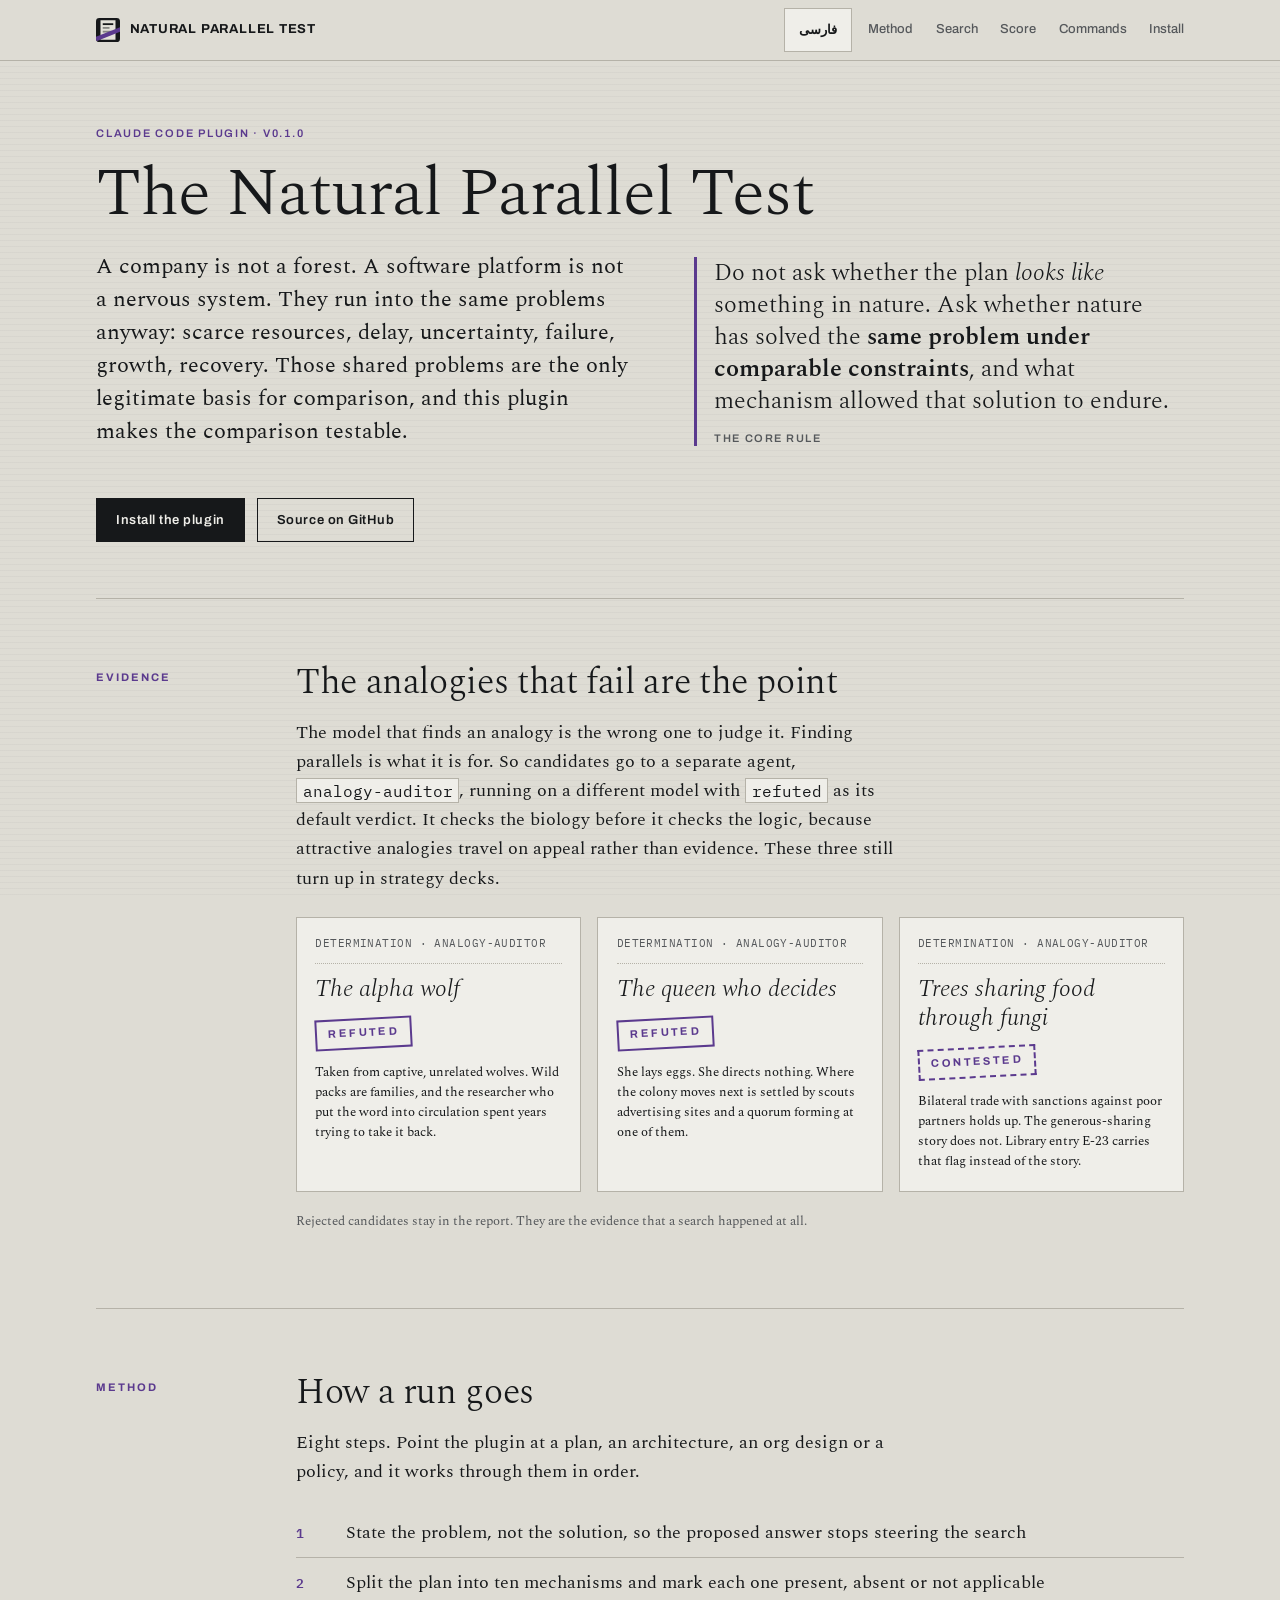
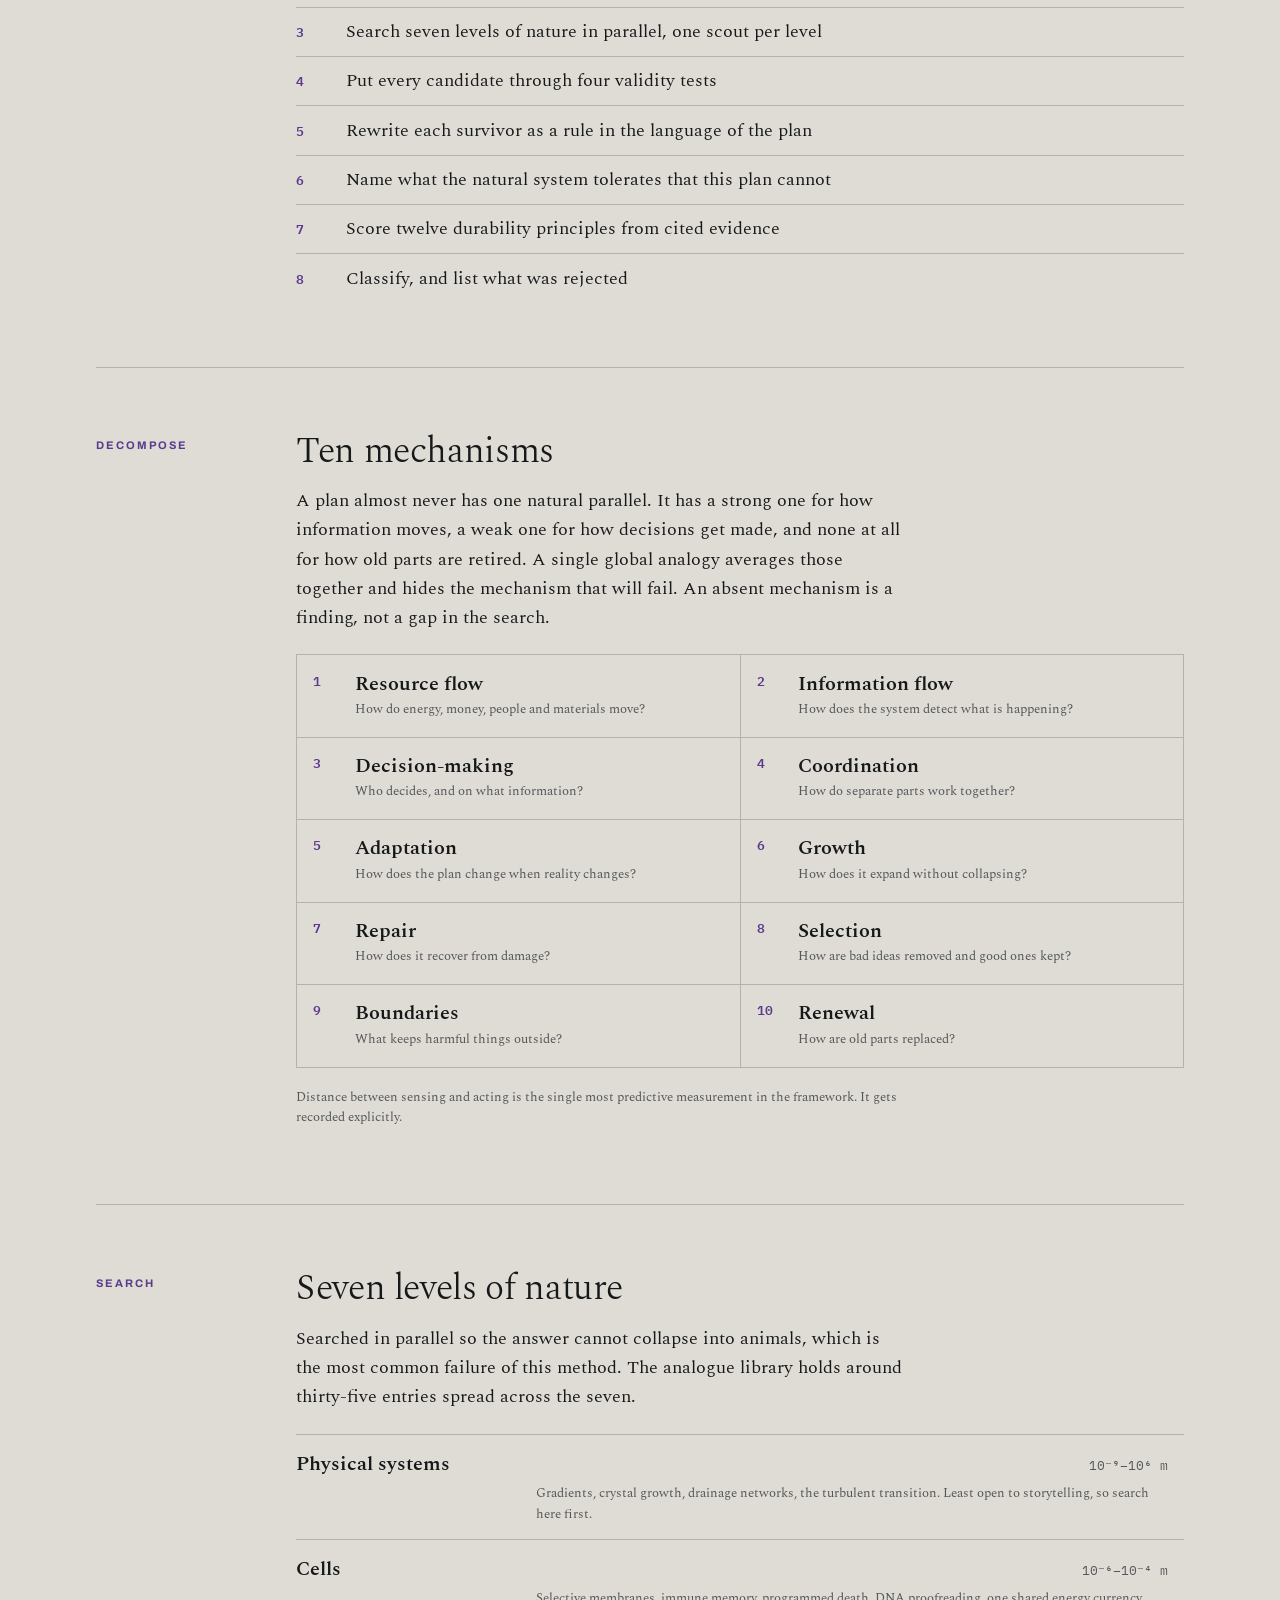
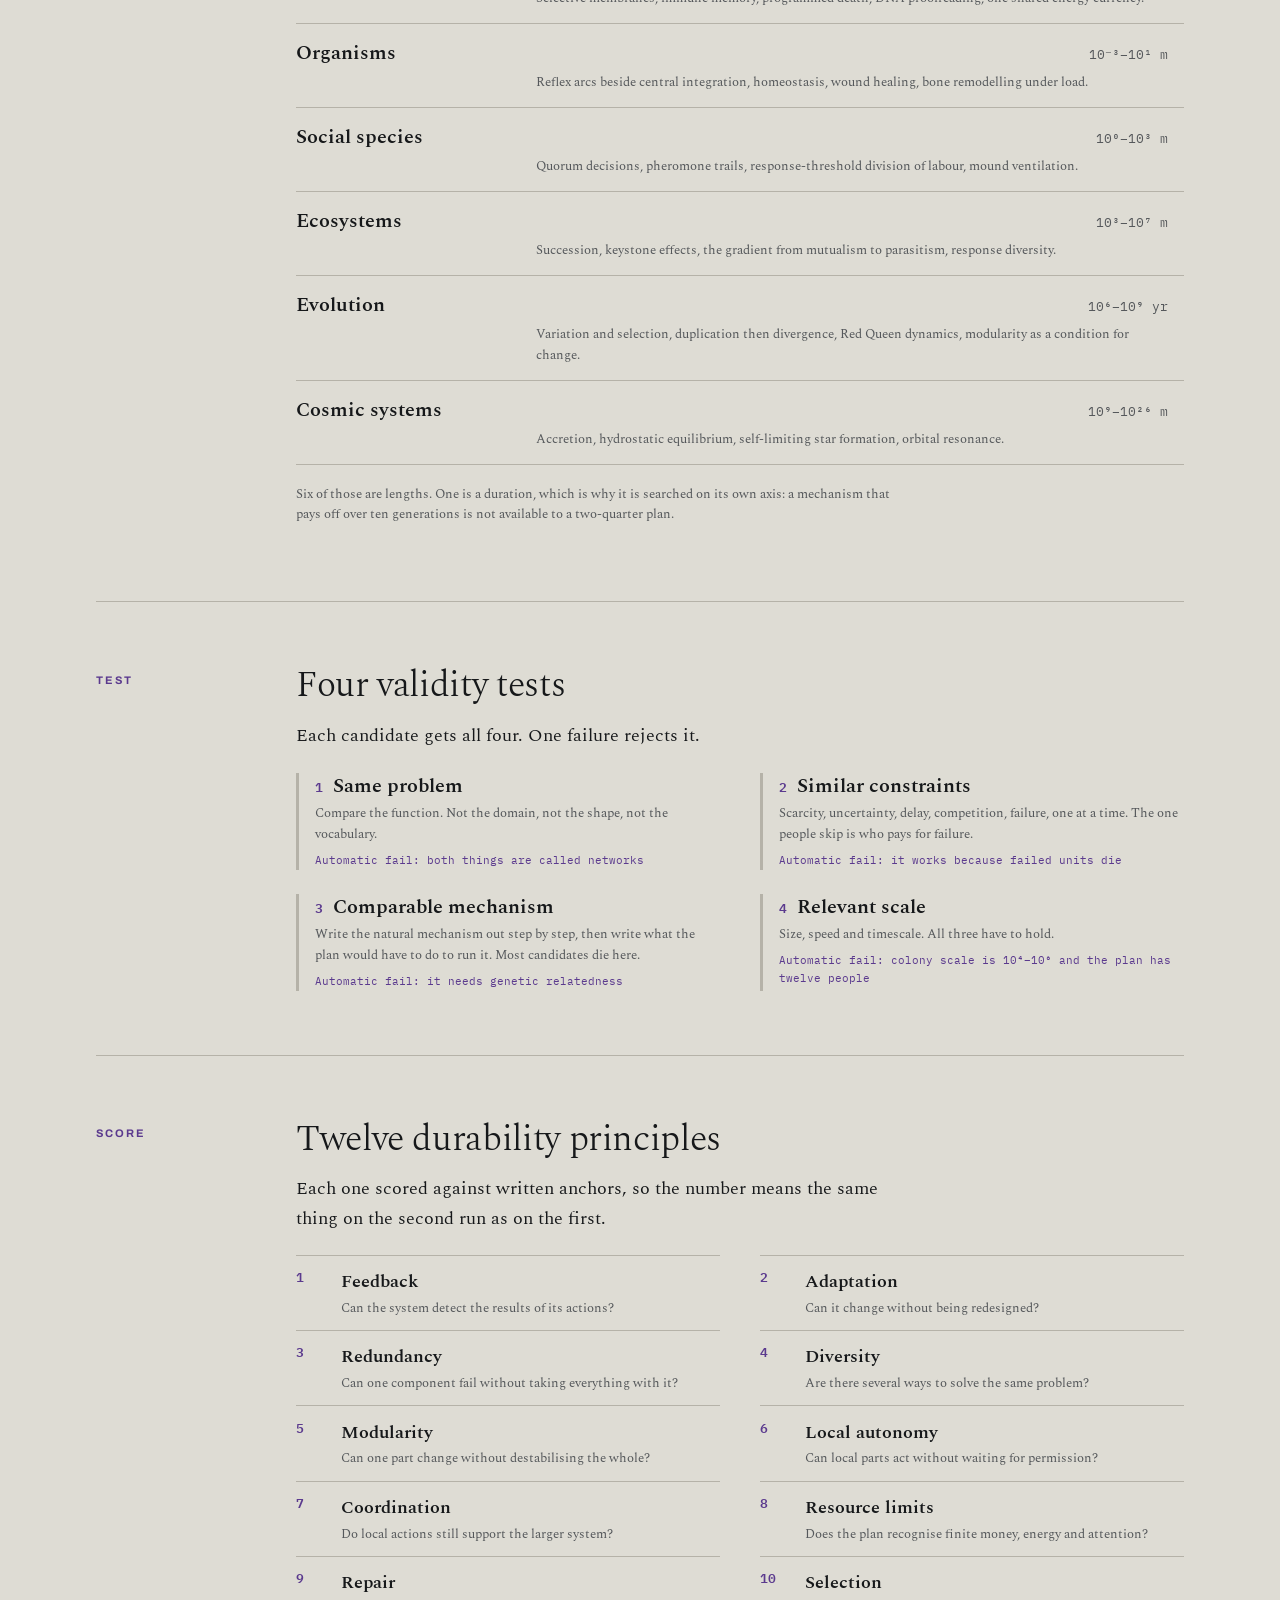
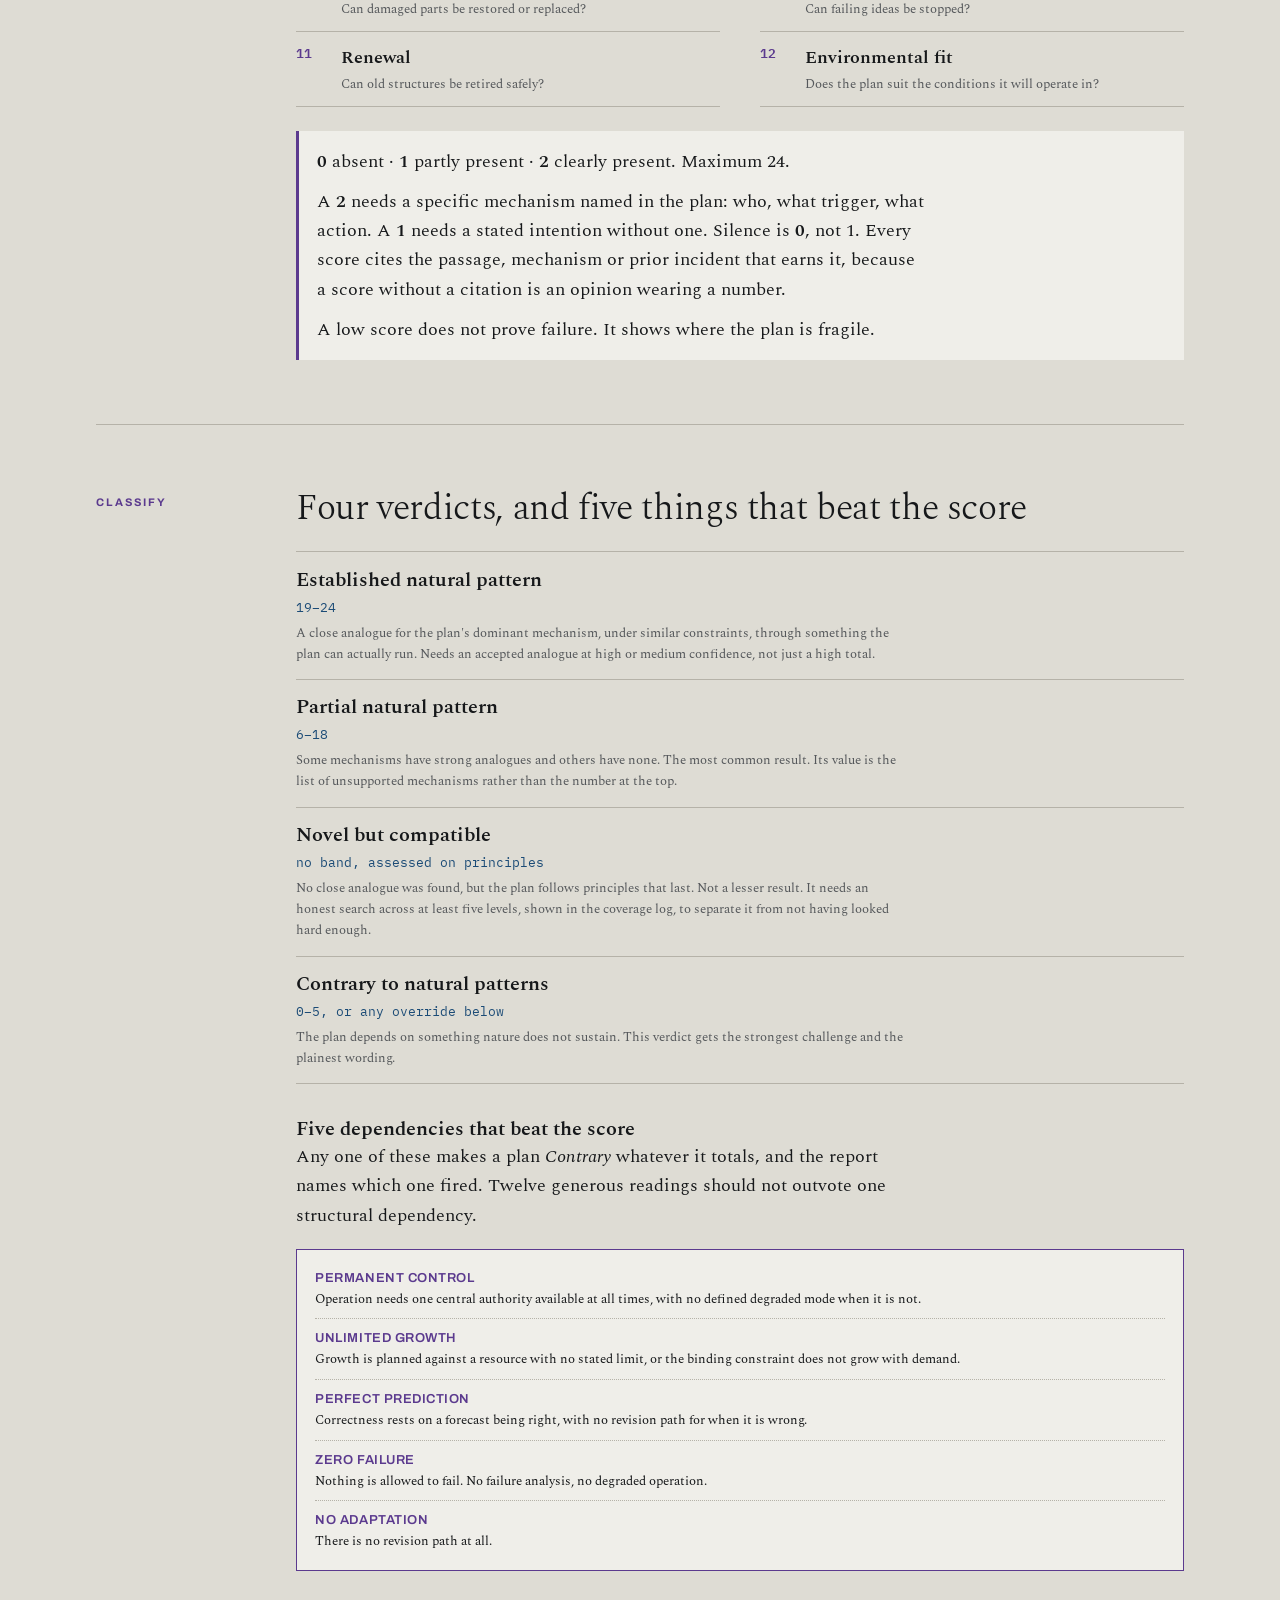
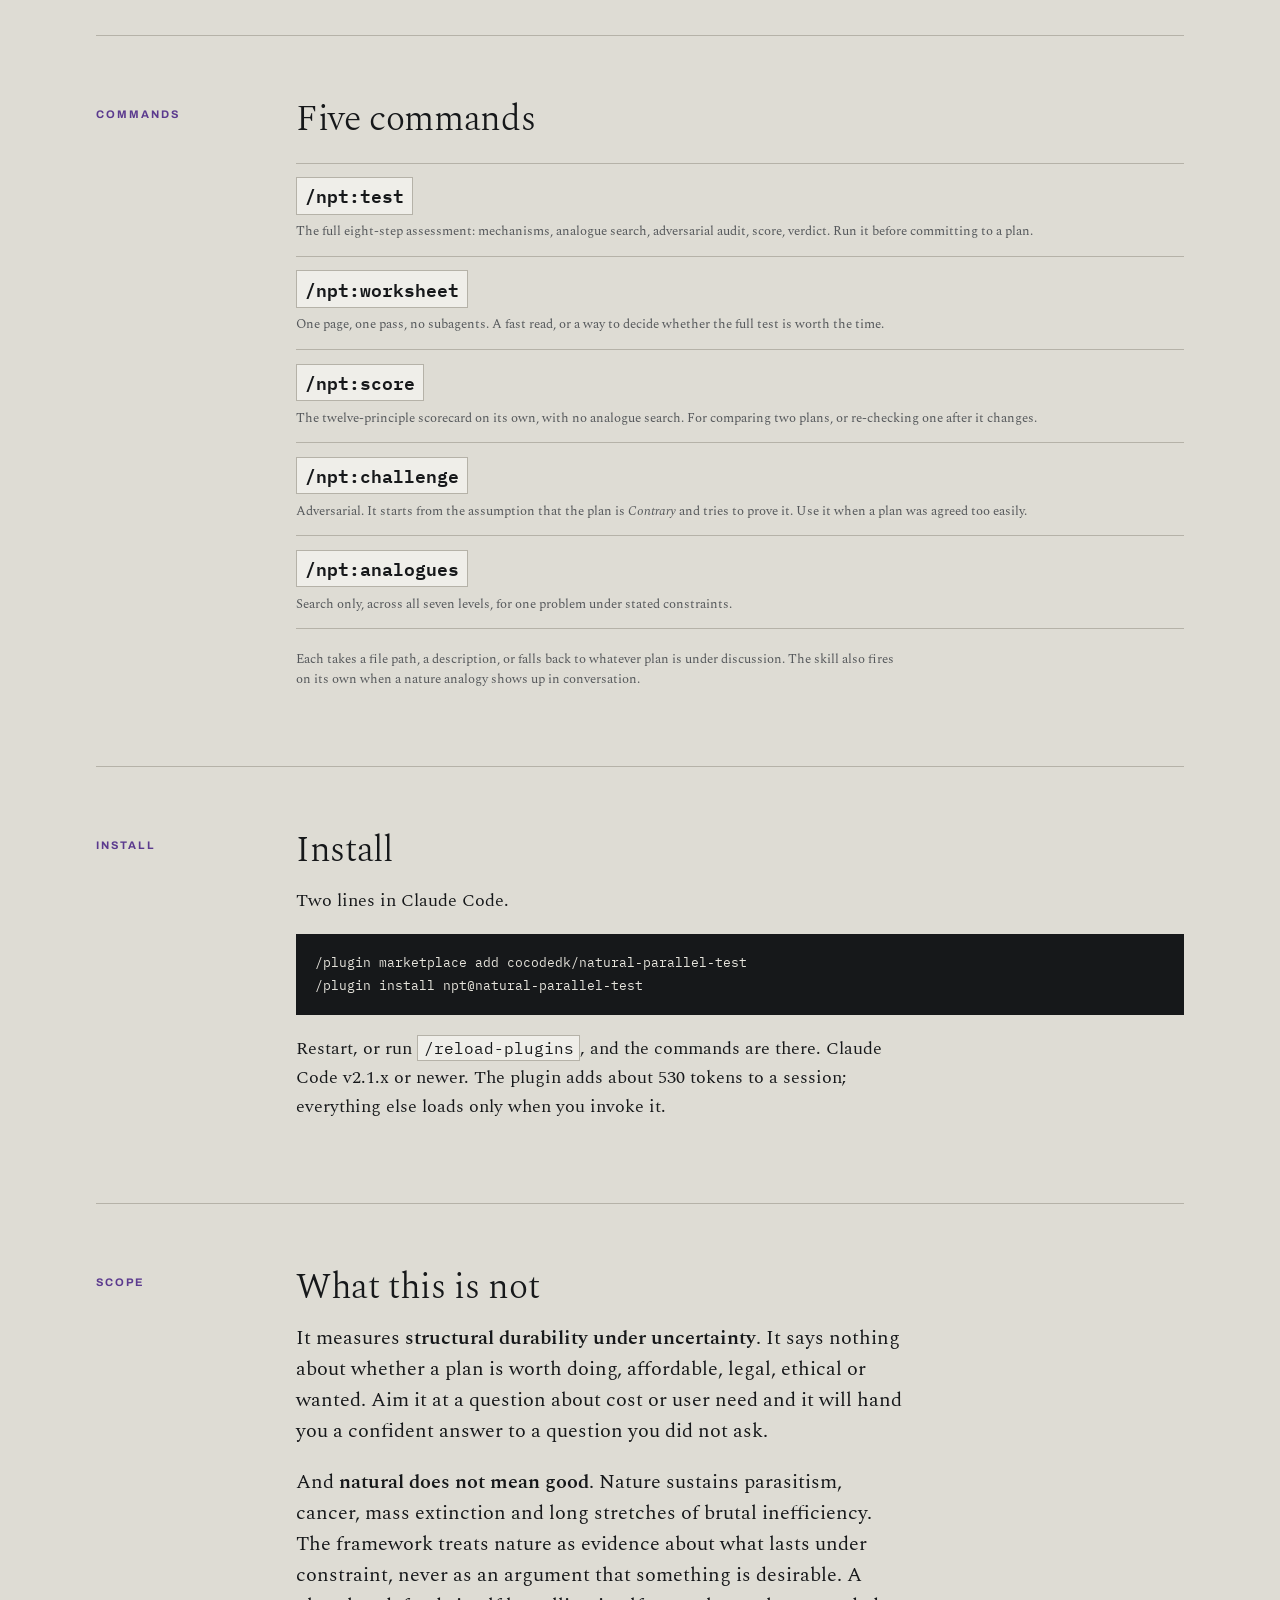
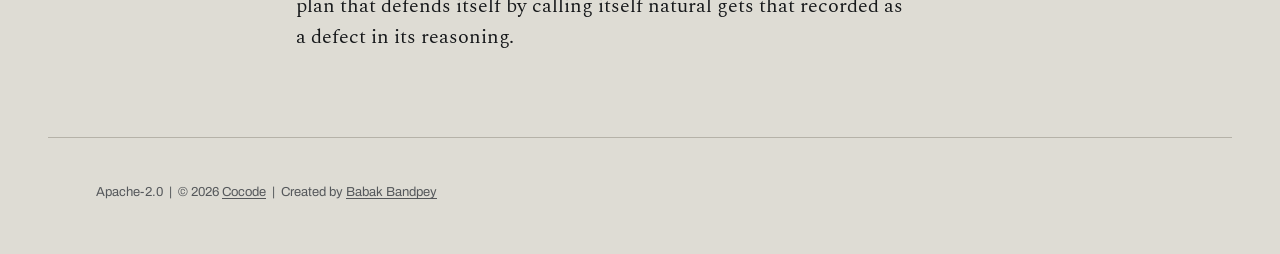
==== website/index.html @ f5301915 "feat: Natural Parallel Test plugin for Claude Code Packages the Natural Parallel Test as an installa" ====
<!--
  ============================================================================
  KEYWORDS & SEARCH INTENT — index.html (English)
  ----------------------------------------------------------------------------
  Primary keyword:      natural parallel test
  Secondary keywords:   Claude Code plugin, stress-test a plan, biomimicry
                        critique, structural durability, systems thinking,
                        plan review, architecture review, resilience principles,
                        analogue auditor, nature analogy fallacy
  Long-tail:            how to test a plan against nature by mechanism,
                        why the alpha wolf analogy is wrong,
                        twelve durability principles scorecard,
                        contrary to natural patterns override
  Search intent:        informational + transactional. A senior engineer,
                        architect, strategist or policy reader arrives wanting
                        to know what the framework checks and how rigorous it
                        is, then installs the plugin. The page answers both on
                        one screen-scroll each.
  Primary conversion:   the two-line install block (#install)
  Alternates:           en (this page) · fa (/fa/) · x-default (this page)
  ============================================================================
-->
<html lang="en">
<head>
<meta charset="utf-8">
<meta name="viewport" content="width=device-width, initial-scale=1">

<title>Natural Parallel Test: stress-test plans against nature</title>
<meta name="description" content="A Claude Code plugin that tests a plan against nature by shared mechanism, not resemblance: ten mechanisms, seven levels, twelve principles, four verdicts.">
<meta name="robots" content="index, follow, max-image-preview:large, max-snippet:-1">
<meta name="author" content="Babak Bandpey">
<link rel="canonical" href="https://cocodedk.github.io/natural-parallel-test/">

<link rel="alternate" hreflang="en" href="https://cocodedk.github.io/natural-parallel-test/">
<link rel="alternate" hreflang="fa" href="https://cocodedk.github.io/natural-parallel-test/fa/">
<link rel="alternate" hreflang="x-default" href="https://cocodedk.github.io/natural-parallel-test/">

<meta property="og:type" content="website">
<meta property="og:site_name" content="Natural Parallel Test">
<meta property="og:title" content="Natural Parallel Test: stress-test plans against nature">
<meta property="og:description" content="A Claude Code plugin that tests a plan against nature by shared mechanism, not resemblance: ten mechanisms, seven levels, twelve principles, four verdicts.">
<meta property="og:url" content="https://cocodedk.github.io/natural-parallel-test/">
<meta property="og:image" content="https://cocodedk.github.io/natural-parallel-test/og.png">
<meta property="og:image:width" content="1200">
<meta property="og:image:height" content="630">
<meta property="og:image:alt" content="A specimen slip reading 'the alpha wolf', stamped REFUTED in violet, beside the core rule of the Natural Parallel Test.">
<meta property="og:locale" content="en_US">

<meta name="twitter:card" content="summary_large_image">
<meta name="twitter:title" content="Natural Parallel Test: stress-test plans against nature">
<meta name="twitter:description" content="A Claude Code plugin that tests a plan against nature by shared mechanism, not resemblance: ten mechanisms, seven levels, twelve principles, four verdicts.">
<meta name="twitter:image" content="https://cocodedk.github.io/natural-parallel-test/og.png">
<meta name="twitter:image:alt" content="A specimen slip reading 'the alpha wolf', stamped REFUTED in violet, beside the core rule of the Natural Parallel Test.">

<link rel="icon" href="favicon.svg" type="image/svg+xml">
<link rel="mask-icon" href="favicon.svg" color="#5b3a8e">
<meta name="theme-color" content="#dedcd4">

<link rel="preconnect" href="https://fonts.googleapis.com">
<link rel="preconnect" href="https://fonts.gstatic.com" crossorigin>
<link rel="stylesheet" href="https://fonts.googleapis.com/css2?family=Archivo:wght@500;600;700&amp;family=IBM+Plex+Mono:wght@400;600&amp;family=Spectral:ital,wght@0,300;0,400;0,600;1,300;1,400&amp;display=swap">
<link rel="stylesheet" href="styles.css">

<script type="application/ld+json">
{
  "@context": "https://schema.org",
  "@type": "SoftwareApplication",
  "name": "Natural Parallel Test",
  "description": "A Claude Code plugin that tests a plan against nature by shared mechanism rather than resemblance. It splits a plan into ten mechanisms, searches seven levels of nature for systems solving the same problem under comparable constraints, sends every candidate to an adversarial auditor, scores twelve durability principles out of 24, and returns one of four verdicts.",
  "url": "https://cocodedk.github.io/natural-parallel-test/",
  "downloadUrl": "https://github.com/cocodedk/natural-parallel-test",
  "codeRepository": "https://github.com/cocodedk/natural-parallel-test",
  "applicationCategory": "DeveloperApplication",
  "operatingSystem": "Linux, macOS, Windows",
  "softwareVersion": "0.1.0",
  "inLanguage": "en",
  "offers": {
    "@type": "Offer",
    "price": "0",
    "priceCurrency": "USD"
  },
  "author": {
    "@type": "Person",
    "name": "Babak Bandpey",
    "url": "https://cocode.dk",
    "sameAs": [
      "https://linkedin.com/in/babakbandpey",
      "https://github.com/cocodedk"
    ]
  }
}
</script>
</head>
<body>

<a class="skip" href="#main">Skip to content</a>

<header class="site-head">
  <div class="wrap">
    <a class="brand" href="#top">
      <svg width="24" height="24" viewBox="0 0 32 32" aria-hidden="true" focusable="false">
        <defs><clipPath id="bm"><rect width="32" height="32" rx="4.5"/></clipPath></defs>
        <g clip-path="url(#bm)">
          <rect width="32" height="32" fill="#16181a"/>
          <rect x="6" y="3" width="20" height="26" fill="#e3e1d9"/>
          <rect x="9" y="7" width="14" height="2.4" fill="#16181a"/>
          <rect x="9" y="12" width="9" height="2.4" fill="#16181a" opacity=".45"/>
          <rect x="9" y="17" width="12" height="2.4" fill="#16181a" opacity=".45"/>
          <rect x="-4" y="18.5" width="40" height="5.6" fill="#5b3a8e" transform="rotate(-22 16 16)"/>
        </g>
      </svg>
      Natural Parallel Test
    </a>

    <a href="fa/" class="lang-switch" lang="fa" dir="rtl" hreflang="fa">فارسی</a>

    <nav class="nav" aria-label="Sections of this page">
      <ul>
        <li><a href="#method">Method</a></li>
        <li><a href="#levels">Search</a></li>
        <li><a href="#score">Score</a></li>
        <li><a href="#commands">Commands</a></li>
        <li><a href="#install">Install</a></li>
      </ul>
    </nav>
  </div>
</header>

<main id="main">
  <div class="wrap">

    <section class="hero" id="top">
      <p class="eyebrow">Claude Code plugin · v0.1.0</p>
      <h1>The Natural Parallel&nbsp;Test</h1>
      <p class="lede">A company is not a forest. A software platform is not a nervous
        system. They run into the same problems anyway: scarce resources, delay,
        uncertainty, failure, growth, recovery. Those shared problems are the only
        legitimate basis for comparison, and this plugin makes the comparison testable.</p>

      <blockquote class="rule-quote">
        <p>Do not ask whether the plan <em>looks like</em> something in nature. Ask whether
          nature has solved the <strong>same problem under comparable constraints</strong>,
          and what mechanism allowed that solution to endure.</p>
        <cite>The core rule</cite>
      </blockquote>

      <div class="actions">
        <a class="btn btn--solid" href="#install">Install the plugin</a>
        <a class="btn btn--ghost" href="https://github.com/cocodedk/natural-parallel-test" target="_blank" rel="noreferrer">Source on GitHub</a>
      </div>
    </section>

    <section class="band" id="refuted" aria-labelledby="refuted-h">
      <p class="band__code">Evidence</p>
      <div class="band__body">
        <h2 id="refuted-h">The analogies that fail are the point</h2>
        <p>The model that finds an analogy is the wrong one to judge it. Finding parallels is
          what it is for. So candidates go to a separate agent, <code>analogy-auditor</code>,
          running on a different model with <code>refuted</code> as its default verdict. It
          checks the biology before it checks the logic, because attractive analogies travel
          on appeal rather than evidence. These three still turn up in strategy decks.</p>

        <ul class="slips">
          <li class="slip">
            <p class="slip__det">Determination · analogy-auditor</p>
            <p class="slip__name">The alpha wolf</p>
            <p class="slip__mark">Refuted</p>
            <p class="slip__why">Taken from captive, unrelated wolves. Wild packs are
              families, and the researcher who put the word into circulation spent years
              trying to take it back.</p>
          </li>
          <li class="slip">
            <p class="slip__det">Determination · analogy-auditor</p>
            <p class="slip__name">The queen who decides</p>
            <p class="slip__mark">Refuted</p>
            <p class="slip__why">She lays eggs. She directs nothing. Where the colony moves
              next is settled by scouts advertising sites and a quorum forming at one of
              them.</p>
          </li>
          <li class="slip">
            <p class="slip__det">Determination · analogy-auditor</p>
            <p class="slip__name">Trees sharing food through fungi</p>
            <p class="slip__mark slip__mark--contested">Contested</p>
            <p class="slip__why">Bilateral trade with sanctions against poor partners holds
              up. The generous-sharing story does not. Library entry E-23 carries that flag
              instead of the story.</p>
          </li>
        </ul>

        <p class="note" style="margin-block-start:1.2rem">Rejected candidates stay in the
          report. They are the evidence that a search happened at all.</p>
      </div>
    </section>

    <section class="band" id="method" aria-labelledby="method-h">
      <p class="band__code">Method</p>
      <div class="band__body">
        <h2 id="method-h">How a run goes</h2>
        <p>Eight steps. Point the plugin at a plan, an architecture, an org design or a
          policy, and it works through them in order.</p>
        <ol class="steps">
          <li><span class="num">1</span><span>State the problem, not the solution, so the proposed answer stops steering the search</span></li>
          <li><span class="num">2</span><span>Split the plan into ten mechanisms and mark each one present, absent or not applicable</span></li>
          <li><span class="num">3</span><span>Search seven levels of nature in parallel, one scout per level</span></li>
          <li><span class="num">4</span><span>Put every candidate through four validity tests</span></li>
          <li><span class="num">5</span><span>Rewrite each survivor as a rule in the language of the plan</span></li>
          <li><span class="num">6</span><span>Name what the natural system tolerates that this plan cannot</span></li>
          <li><span class="num">7</span><span>Score twelve durability principles from cited evidence</span></li>
          <li><span class="num">8</span><span>Classify, and list what was rejected</span></li>
        </ol>
      </div>
    </section>

    <section class="band" id="mechanisms" aria-labelledby="mech-h">
      <p class="band__code">Decompose</p>
      <div class="band__body">
        <h2 id="mech-h">Ten mechanisms</h2>
        <p>A plan almost never has one natural parallel. It has a strong one for how
          information moves, a weak one for how decisions get made, and none at all for how
          old parts are retired. A single global analogy averages those together and hides
          the mechanism that will fail. An absent mechanism is a finding, not a gap in the
          search.</p>
        <ul class="mechs">
          <li><span class="num">1</span><h3>Resource flow</h3><p>How do energy, money, people and materials move?</p></li>
          <li><span class="num">2</span><h3>Information flow</h3><p>How does the system detect what is happening?</p></li>
          <li><span class="num">3</span><h3>Decision-making</h3><p>Who decides, and on what information?</p></li>
          <li><span class="num">4</span><h3>Coordination</h3><p>How do separate parts work together?</p></li>
          <li><span class="num">5</span><h3>Adaptation</h3><p>How does the plan change when reality changes?</p></li>
          <li><span class="num">6</span><h3>Growth</h3><p>How does it expand without collapsing?</p></li>
          <li><span class="num">7</span><h3>Repair</h3><p>How does it recover from damage?</p></li>
          <li><span class="num">8</span><h3>Selection</h3><p>How are bad ideas removed and good ones kept?</p></li>
          <li><span class="num">9</span><h3>Boundaries</h3><p>What keeps harmful things outside?</p></li>
          <li><span class="num">10</span><h3>Renewal</h3><p>How are old parts replaced?</p></li>
        </ul>
        <p class="note" style="margin-block-start:1.2rem">Distance between sensing and acting
          is the single most predictive measurement in the framework. It gets recorded
          explicitly.</p>
      </div>
    </section>

    <section class="band" id="levels" aria-labelledby="levels-h">
      <p class="band__code">Search</p>
      <div class="band__body">
        <h2 id="levels-h">Seven levels of nature</h2>
        <p>Searched in parallel so the answer cannot collapse into animals, which is the most
          common failure of this method. The analogue library holds around thirty-five
          entries spread across the seven.</p>
        <ul class="ladder">
          <li>
            <span class="lvl-name">Physical systems</span>
            <span class="lvl-scale">10⁻⁹–10⁶ m</span>
            <p class="lvl-note">Gradients, crystal growth, drainage networks, the turbulent
              transition. Least open to storytelling, so search here first.</p>
          </li>
          <li>
            <span class="lvl-name">Cells</span>
            <span class="lvl-scale">10⁻⁶–10⁻⁴ m</span>
            <p class="lvl-note">Selective membranes, immune memory, programmed death, DNA
              proofreading, one shared energy currency.</p>
          </li>
          <li>
            <span class="lvl-name">Organisms</span>
            <span class="lvl-scale">10⁻³–10¹ m</span>
            <p class="lvl-note">Reflex arcs beside central integration, homeostasis, wound
              healing, bone remodelling under load.</p>
          </li>
          <li>
            <span class="lvl-name">Social species</span>
            <span class="lvl-scale">10⁰–10³ m</span>
            <p class="lvl-note">Quorum decisions, pheromone trails, response-threshold
              division of labour, mound ventilation.</p>
          </li>
          <li>
            <span class="lvl-name">Ecosystems</span>
            <span class="lvl-scale">10³–10⁷ m</span>
            <p class="lvl-note">Succession, keystone effects, the gradient from mutualism to
              parasitism, response diversity.</p>
          </li>
          <li>
            <span class="lvl-name">Evolution</span>
            <span class="lvl-scale">10⁶–10⁹ yr</span>
            <p class="lvl-note">Variation and selection, duplication then divergence, Red
              Queen dynamics, modularity as a condition for change.</p>
          </li>
          <li>
            <span class="lvl-name">Cosmic systems</span>
            <span class="lvl-scale">10⁹–10²⁶ m</span>
            <p class="lvl-note">Accretion, hydrostatic equilibrium, self-limiting star
              formation, orbital resonance.</p>
          </li>
        </ul>
        <p class="note" style="margin-block-start:1.2rem">Six of those are lengths. One is a
          duration, which is why it is searched on its own axis: a mechanism that pays off
          over ten generations is not available to a two-quarter plan.</p>
      </div>
    </section>

    <section class="band" id="validity" aria-labelledby="validity-h">
      <p class="band__code">Test</p>
      <div class="band__body">
        <h2 id="validity-h">Four validity tests</h2>
        <p>Each candidate gets all four. One failure rejects it.</p>
        <ol class="tests">
          <li>
            <h3><span class="num">1</span> Same problem</h3>
            <p>Compare the function. Not the domain, not the shape, not the vocabulary.</p>
            <span class="fails">Automatic fail: both things are called networks</span>
          </li>
          <li>
            <h3><span class="num">2</span> Similar constraints</h3>
            <p>Scarcity, uncertainty, delay, competition, failure, one at a time. The one
              people skip is who pays for failure.</p>
            <span class="fails">Automatic fail: it works because failed units die</span>
          </li>
          <li>
            <h3><span class="num">3</span> Comparable mechanism</h3>
            <p>Write the natural mechanism out step by step, then write what the plan would
              have to do to run it. Most candidates die here.</p>
            <span class="fails">Automatic fail: it needs genetic relatedness</span>
          </li>
          <li>
            <h3><span class="num">4</span> Relevant scale</h3>
            <p>Size, speed and timescale. All three have to hold.</p>
            <span class="fails">Automatic fail: colony scale is 10⁴–10⁶ and the plan has twelve people</span>
          </li>
        </ol>
      </div>
    </section>

    <section class="band" id="score" aria-labelledby="score-h">
      <p class="band__code">Score</p>
      <div class="band__body">
        <h2 id="score-h">Twelve durability principles</h2>
        <p>Each one scored against written anchors, so the number means the same thing on the
          second run as on the first.</p>
        <ul class="principles">
          <li><span class="num">1</span><span class="p-name">Feedback</span><p class="p-test">Can the system detect the results of its actions?</p></li>
          <li><span class="num">2</span><span class="p-name">Adaptation</span><p class="p-test">Can it change without being redesigned?</p></li>
          <li><span class="num">3</span><span class="p-name">Redundancy</span><p class="p-test">Can one component fail without taking everything with it?</p></li>
          <li><span class="num">4</span><span class="p-name">Diversity</span><p class="p-test">Are there several ways to solve the same problem?</p></li>
          <li><span class="num">5</span><span class="p-name">Modularity</span><p class="p-test">Can one part change without destabilising the whole?</p></li>
          <li><span class="num">6</span><span class="p-name">Local autonomy</span><p class="p-test">Can local parts act without waiting for permission?</p></li>
          <li><span class="num">7</span><span class="p-name">Coordination</span><p class="p-test">Do local actions still support the larger system?</p></li>
          <li><span class="num">8</span><span class="p-name">Resource limits</span><p class="p-test">Does the plan recognise finite money, energy and attention?</p></li>
          <li><span class="num">9</span><span class="p-name">Repair</span><p class="p-test">Can damaged parts be restored or replaced?</p></li>
          <li><span class="num">10</span><span class="p-name">Selection</span><p class="p-test">Can failing ideas be stopped?</p></li>
          <li><span class="num">11</span><span class="p-name">Renewal</span><p class="p-test">Can old structures be retired safely?</p></li>
          <li><span class="num">12</span><span class="p-name">Environmental fit</span><p class="p-test">Does the plan suit the conditions it will operate in?</p></li>
        </ul>

        <div class="callout">
          <p><strong>0</strong> absent · <strong>1</strong> partly present ·
            <strong>2</strong> clearly present. Maximum 24.</p>
          <p>A <strong>2</strong> needs a specific mechanism named in the plan: who, what
            trigger, what action. A <strong>1</strong> needs a stated intention without one.
            Silence is <strong>0</strong>, not 1. Every score cites the passage, mechanism or
            prior incident that earns it, because a score without a citation is an opinion
            wearing a number.</p>
          <p>A low score does not prove failure. It shows where the plan is fragile.</p>
        </div>
      </div>
    </section>

    <section class="band" id="verdict" aria-labelledby="verdict-h">
      <p class="band__code">Classify</p>
      <div class="band__body">
        <h2 id="verdict-h">Four verdicts, and five things that beat the score</h2>
        <ul class="classes">
          <li>
            <h3>Established natural pattern</h3>
            <span class="band-score">19–24</span>
            <p>A close analogue for the plan's dominant mechanism, under similar constraints,
              through something the plan can actually run. Needs an accepted analogue at high
              or medium confidence, not just a high total.</p>
          </li>
          <li>
            <h3>Partial natural pattern</h3>
            <span class="band-score">6–18</span>
            <p>Some mechanisms have strong analogues and others have none. The most common
              result. Its value is the list of unsupported mechanisms rather than the number
              at the top.</p>
          </li>
          <li>
            <h3>Novel but compatible</h3>
            <span class="band-score">no band, assessed on principles</span>
            <p>No close analogue was found, but the plan follows principles that last. Not a
              lesser result. It needs an honest search across at least five levels, shown in
              the coverage log, to separate it from not having looked hard enough.</p>
          </li>
          <li>
            <h3>Contrary to natural patterns</h3>
            <span class="band-score">0–5, or any override below</span>
            <p>The plan depends on something nature does not sustain. This verdict gets the
              strongest challenge and the plainest wording.</p>
          </li>
        </ul>

        <h3 style="margin-block-start:2rem">Five dependencies that beat the score</h3>
        <p>Any one of these makes a plan <em>Contrary</em> whatever it totals, and the report
          names which one fired. Twelve generous readings should not outvote one structural
          dependency.</p>
        <ul class="overrides">
          <li><dfn>Permanent control</dfn><span>Operation needs one central authority available at all times, with no defined degraded mode when it is not.</span></li>
          <li><dfn>Unlimited growth</dfn><span>Growth is planned against a resource with no stated limit, or the binding constraint does not grow with demand.</span></li>
          <li><dfn>Perfect prediction</dfn><span>Correctness rests on a forecast being right, with no revision path for when it is wrong.</span></li>
          <li><dfn>Zero failure</dfn><span>Nothing is allowed to fail. No failure analysis, no degraded operation.</span></li>
          <li><dfn>No adaptation</dfn><span>There is no revision path at all.</span></li>
        </ul>
      </div>
    </section>

    <section class="band" id="commands" aria-labelledby="cmd-h">
      <p class="band__code">Commands</p>
      <div class="band__body">
        <h2 id="cmd-h">Five commands</h2>
        <ul class="cmds">
          <li>
            <code>/npt:test</code>
            <p>The full eight-step assessment: mechanisms, analogue search, adversarial
              audit, score, verdict. Run it before committing to a plan.</p>
          </li>
          <li>
            <code>/npt:worksheet</code>
            <p>One page, one pass, no subagents. A fast read, or a way to decide whether the
              full test is worth the time.</p>
          </li>
          <li>
            <code>/npt:score</code>
            <p>The twelve-principle scorecard on its own, with no analogue search. For
              comparing two plans, or re-checking one after it changes.</p>
          </li>
          <li>
            <code>/npt:challenge</code>
            <p>Adversarial. It starts from the assumption that the plan is <em>Contrary</em>
              and tries to prove it. Use it when a plan was agreed too easily.</p>
          </li>
          <li>
            <code>/npt:analogues</code>
            <p>Search only, across all seven levels, for one problem under stated
              constraints.</p>
          </li>
        </ul>
        <p class="note" style="margin-block-start:1.2rem">Each takes a file path, a
          description, or falls back to whatever plan is under discussion. The skill also
          fires on its own when a nature analogy shows up in conversation.</p>
      </div>
    </section>

    <section class="band" id="install" aria-labelledby="install-h">
      <p class="band__code">Install</p>
      <div class="band__body">
        <h2 id="install-h">Install</h2>
        <p>Two lines in Claude Code.</p>
<pre><code>/plugin marketplace add cocodedk/natural-parallel-test
/plugin install npt@natural-parallel-test</code></pre>
        <p>Restart, or run <code>/reload-plugins</code>, and the commands are there. Claude
          Code v2.1.x or newer. The plugin adds about 530 tokens to a session; everything
          else loads only when you invoke it.</p>
      </div>
    </section>

    <section class="band limits" id="limits" aria-labelledby="limits-h">
      <p class="band__code">Scope</p>
      <div class="band__body">
        <h2 id="limits-h">What this is not</h2>
        <p>It measures <strong>structural durability under uncertainty</strong>. It says
          nothing about whether a plan is worth doing, affordable, legal, ethical or wanted.
          Aim it at a question about cost or user need and it will hand you a confident
          answer to a question you did not ask.</p>
        <p>And <strong>natural does not mean good</strong>. Nature sustains parasitism,
          cancer, mass extinction and long stretches of brutal inefficiency. The framework
          treats nature as evidence about what lasts under constraint, never as an argument
          that something is desirable. A plan that defends itself by calling itself natural
          gets that recorded as a defect in its reasoning.</p>
      </div>
    </section>

  </div>
</main>

<footer><p>Apache-2.0 &nbsp;|&nbsp; © 2026 <a href="https://cocode.dk" target="_blank" rel="noreferrer">Cocode</a> &nbsp;|&nbsp; Created by <a href="https://linkedin.com/in/babakbandpey" target="_blank" rel="noreferrer">Babak Bandpey</a></p></footer>

</body>
</html>
---- website/styles.css ----
/* ==========================================================================
   The Natural Parallel Test — shared stylesheet
   Direction: annotated specimen sheet. Unbleached card stock, cold ink,
   aniline-violet determination stamp, prussian blue reserved for what passes.
   Mobile-first: base styles target ~360px; complexity added at 640/768/1024.
   All spacing uses logical properties so RTL flips correctly.
   ========================================================================== */

:root {
  --sheet:    #dedcd4;
  --sheet-2:  #d5d3c9;
  --slip:     #efeee9;
  --ink:      #16181a;
  --graphite: #55585b;
  --rule:     #b5b2a8;
  --stamp:    #5b3a8e;
  --confirm:  #1b4b76;

  --font-display: "Spectral", Georgia, "Times New Roman", serif;
  --font-body:    "Spectral", Georgia, "Times New Roman", serif;
  --font-ui:      "Archivo", "Helvetica Neue", Arial, sans-serif;
  --font-mono:    "IBM Plex Mono", ui-monospace, "SF Mono", Menlo, monospace;

  --step--2: 0.6875rem;
  --step--1: 0.8125rem;
  --step-0:  1.0625rem;
  --step-1:  1.1875rem;
  --step-2:  1.375rem;
  --step-3:  1.75rem;
  --step-4:  2.25rem;

  --gap:      1.25rem;
  --band-pad: 2.75rem;
  --measure:  38rem;
}

*, *::before, *::after { box-sizing: border-box; }

html { -webkit-text-size-adjust: 100%; scroll-behavior: smooth; }

body {
  margin: 0;
  background: var(--sheet);
  color: var(--ink);
  font-family: var(--font-body);
  font-size: var(--step-0);
  font-weight: 400;
  line-height: 1.62;
  overflow-x: hidden;
  -webkit-font-smoothing: antialiased;
}

/* Faint ruling, like the grain of card stock. Disabled in print-ish contexts. */
body::before {
  content: "";
  position: fixed;
  inset: 0;
  pointer-events: none;
  background: repeating-linear-gradient(
    to bottom,
    rgba(22, 24, 26, 0.028) 0 1px,
    transparent 1px 6px
  );
  z-index: 0;
}

body > * { position: relative; z-index: 1; }

img, svg { max-width: 100%; height: auto; }

a { color: var(--confirm); text-decoration-thickness: 1px; text-underline-offset: 0.18em; }
a:hover { color: var(--stamp); }
a:focus-visible,
button:focus-visible { outline: 2px solid var(--stamp); outline-offset: 3px; }

h1, h2, h3 { font-family: var(--font-display); font-weight: 300; margin: 0; line-height: 1.12; }
h1 { font-size: var(--step-4); letter-spacing: -0.015em; }
h2 { font-size: var(--step-3); letter-spacing: -0.01em; }
h3 { font-size: var(--step-1); font-weight: 600; line-height: 1.3; }
p  { margin: 0 0 1em; max-width: var(--measure); }
em { font-style: italic; }

.wrap {
  inline-size: 100%;
  max-inline-size: 74rem;
  margin-inline: auto;
  padding-inline: 1.25rem;
}

.skip {
  position: absolute;
  inset-inline-start: -9999px;
  top: 0;
  background: var(--ink);
  color: var(--slip);
  padding: 0.75rem 1rem;
  font-family: var(--font-ui);
  z-index: 20;
}
.skip:focus { inset-inline-start: 0; }

/* --- eyebrows and labels ------------------------------------------------ */

.eyebrow {
  font-family: var(--font-ui);
  font-size: var(--step--2);
  font-weight: 600;
  letter-spacing: 0.16em;
  text-transform: uppercase;
  color: var(--stamp);
  margin: 0 0 0.85rem;
}

.note {
  font-size: var(--step--1);
  color: var(--graphite);
  line-height: 1.55;
}

.mono {
  font-family: var(--font-mono);
  font-size: 0.9em;
  font-variant-numeric: tabular-nums;
}

/* --- header ------------------------------------------------------------- */

.site-head {
  border-block-end: 1px solid var(--rule);
  background: var(--sheet);
}

.site-head .wrap {
  display: flex;
  flex-wrap: wrap;
  align-items: center;
  gap: 0.5rem 1rem;
  padding-block: 0.75rem;
}

.brand {
  display: inline-flex;
  align-items: center;
  gap: 0.6rem;
  min-block-size: 44px;
  color: var(--ink);
  text-decoration: none;
  font-family: var(--font-ui);
  font-weight: 700;
  font-size: var(--step--1);
  letter-spacing: 0.06em;
  text-transform: uppercase;
  margin-inline-end: auto;
}
.brand svg { flex: none; }
.brand:hover { color: var(--stamp); }

.lang-switch {
  display: inline-flex;
  align-items: center;
  justify-content: center;
  min-block-size: 44px;
  min-inline-size: 44px;
  padding-inline: 0.9rem;
  border: 1px solid var(--rule);
  color: var(--ink);
  text-decoration: none;
  font-family: var(--font-ui);
  font-size: var(--step--1);
  font-weight: 600;
  background: var(--slip);
}
.lang-switch:hover { border-color: var(--stamp); color: var(--stamp); }

.nav {
  inline-size: 100%;
  order: 3;
  border-block-start: 1px solid var(--rule);
  padding-block-start: 0.35rem;
}
.nav ul {
  display: flex;
  flex-wrap: wrap;
  gap: 0 1.15rem;
  list-style: none;
  margin: 0;
  padding: 0;
}
.nav a {
  display: inline-flex;
  align-items: center;
  min-block-size: 44px;
  font-family: var(--font-ui);
  font-size: var(--step--1);
  font-weight: 500;
  color: var(--graphite);
  text-decoration: none;
}
.nav a:hover { color: var(--stamp); }

/* --- hero --------------------------------------------------------------- */

.hero { padding-block: 2.5rem 2.75rem; }

.hero h1 { margin-block-end: 1.1rem; }
.hero h1 em { font-style: italic; }

.lede {
  font-size: var(--step-1);
  line-height: 1.5;
  max-inline-size: 34rem;
}

.rule-quote {
  margin: 1.75rem 0;
  padding-inline-start: 1.1rem;
  border-inline-start: 3px solid var(--stamp);
  font-family: var(--font-display);
  font-size: var(--step-2);
  font-weight: 300;
  line-height: 1.34;
  max-inline-size: 34rem;
}
.rule-quote p { margin: 0; max-inline-size: none; }
.rule-quote strong { font-weight: 600; }
.rule-quote cite {
  display: block;
  margin-block-start: 0.85rem;
  font-family: var(--font-ui);
  font-size: var(--step--2);
  font-style: normal;
  font-weight: 600;
  letter-spacing: 0.14em;
  text-transform: uppercase;
  color: var(--graphite);
}

.actions {
  display: flex;
  flex-wrap: wrap;
  gap: 0.75rem;
  margin-block-start: 1.75rem;
}

.btn {
  display: inline-flex;
  align-items: center;
  justify-content: center;
  min-block-size: 44px;
  padding: 0.6rem 1.2rem;
  font-family: var(--font-ui);
  font-size: var(--step--1);
  font-weight: 600;
  letter-spacing: 0.04em;
  text-decoration: none;
  border: 1px solid var(--ink);
}
.btn--solid { background: var(--ink); color: var(--slip); }
.btn--solid:hover { background: var(--stamp); border-color: var(--stamp); color: var(--slip); }
.btn--ghost { background: transparent; color: var(--ink); }
.btn--ghost:hover { border-color: var(--stamp); color: var(--stamp); }

/* --- bands -------------------------------------------------------------- */

.band {
  border-block-start: 1px solid var(--rule);
  padding-block: var(--band-pad);
}

.band__code {
  font-family: var(--font-ui);
  font-size: var(--step--2);
  font-weight: 700;
  letter-spacing: 0.18em;
  text-transform: uppercase;
  color: var(--stamp);
  margin: 0 0 0.9rem;
}

.band__body > h2 { margin-block-end: 0.9rem; }
.band__body > h2 + p { margin-block-start: 0; }

/* --- determination slips (the signature element) ------------------------ */

.slips {
  list-style: none;
  margin: 1.5rem 0 0;
  padding: 0;
  display: grid;
  gap: 1rem;
}

.slip {
  background: var(--slip);
  border: 1px solid var(--rule);
  padding: 1.1rem 1.15rem 1.25rem;
}

.slip__det {
  font-family: var(--font-mono);
  font-size: var(--step--2);
  letter-spacing: 0.04em;
  text-transform: uppercase;
  color: var(--graphite);
  margin: 0 0 0.7rem;
  padding-block-end: 0.6rem;
  border-block-end: 1px dotted var(--rule);
}

.slip__name {
  font-family: var(--font-display);
  font-size: var(--step-2);
  font-weight: 300;
  font-style: italic;
  line-height: 1.2;
  margin: 0 0 0.9rem;
  color: var(--ink);
}

.slip__mark {
  display: inline-block;
  margin: 0 0 0.8rem;
  padding: 0.28rem 0.7rem;
  border: 2px solid var(--stamp);
  color: var(--stamp);
  font-family: var(--font-ui);
  font-size: var(--step--2);
  font-weight: 700;
  letter-spacing: 0.22em;
  text-transform: uppercase;
  transform: rotate(-3deg);
}
.slip__mark--contested { border-style: dashed; }

.slip__why { margin: 0; font-size: var(--step--1); line-height: 1.55; color: var(--ink); }

/* --- steps -------------------------------------------------------------- */

.steps {
  list-style: none;
  counter-reset: none;
  margin: 1.4rem 0 0;
  padding: 0;
  display: grid;
  gap: 0;
}
.steps li {
  display: grid;
  grid-template-columns: 2.4rem minmax(0, 1fr);
  align-items: baseline;
  gap: 0.75rem;
  padding-block: 0.6rem;
  border-block-end: 1px solid var(--rule);
}
.steps li:last-child { border-block-end: 0; }
.num {
  font-family: var(--font-mono);
  font-size: var(--step--1);
  font-weight: 600;
  color: var(--stamp);
  font-variant-numeric: tabular-nums;
}

/* --- ten mechanisms ----------------------------------------------------- */

.mechs {
  list-style: none;
  margin: 1.4rem 0 0;
  padding: 0;
  display: grid;
  gap: 1px;
  background: var(--rule);
  border: 1px solid var(--rule);
}
.mechs li {
  background: var(--sheet);
  padding: 0.95rem 1rem 1.05rem;
  display: grid;
  grid-template-columns: 2rem minmax(0, 1fr);
  gap: 0.15rem 0.6rem;
}
.mechs .num { grid-row: span 2; }
.mechs h3 { align-self: baseline; }
.mechs p { margin: 0; font-size: var(--step--1); color: var(--graphite); max-inline-size: none; }

/* --- seven levels ------------------------------------------------------- */

.ladder { list-style: none; margin: 1.4rem 0 0; padding: 0; }
.ladder li {
  display: grid;
  grid-template-columns: minmax(0, 1fr) auto;
  gap: 0.15rem 1rem;
  padding-block: 0.85rem;
  border-block-end: 1px solid var(--rule);
}
.ladder li:first-child { border-block-start: 1px solid var(--rule); }
.lvl-name { font-family: var(--font-display); font-weight: 600; font-size: var(--step-1); }
.lvl-scale {
  font-family: var(--font-mono);
  font-size: var(--step--1);
  color: var(--graphite);
  text-align: end;
  font-variant-numeric: tabular-nums;
  white-space: nowrap;
}
.lvl-note { grid-column: 1 / -1; font-size: var(--step--1); color: var(--graphite); margin: 0; max-inline-size: none; }

/* --- four validity tests ------------------------------------------------ */

.tests { list-style: none; margin: 1.4rem 0 0; padding: 0; display: grid; gap: 1rem; }
.tests li {
  border-inline-start: 3px solid var(--rule);
  padding-inline-start: 1rem;
}
.tests h3 { display: flex; gap: 0.6rem; align-items: baseline; margin-block-end: 0.3rem; }
.tests p { margin: 0; font-size: var(--step--1); color: var(--graphite); }
.tests .fails {
  display: block;
  margin-block-start: 0.4rem;
  font-family: var(--font-mono);
  font-size: var(--step--2);
  color: var(--stamp);
}

/* --- twelve principles -------------------------------------------------- */

.principles {
  list-style: none;
  margin: 1.4rem 0 0;
  padding: 0;
  display: grid;
  gap: 0;
}
.principles li {
  display: grid;
  grid-template-columns: 2.2rem minmax(0, 1fr);
  gap: 0.1rem 0.6rem;
  padding-block: 0.7rem;
  border-block-end: 1px solid var(--rule);
}
.principles li:first-child { border-block-start: 1px solid var(--rule); }
.principles .num { grid-row: span 2; }
.principles .p-name { font-weight: 600; font-family: var(--font-display); }
.principles .p-test { margin: 0; font-size: var(--step--1); color: var(--graphite); max-inline-size: none; }

.callout {
  margin-block-start: 1.5rem;
  padding: 1rem 1.15rem;
  background: var(--slip);
  border-inline-start: 3px solid var(--stamp);
}
.callout p { margin: 0 0 0.6em; }
.callout p:last-child { margin: 0; }
.callout strong { font-weight: 600; }

/* --- classifications and overrides -------------------------------------- */

.classes { list-style: none; margin: 1.4rem 0 0; padding: 0; display: grid; gap: 0; }
.classes li {
  padding-block: 0.9rem;
  border-block-end: 1px solid var(--rule);
}
.classes li:first-child { border-block-start: 1px solid var(--rule); }
.classes h3 { margin-block-end: 0.25rem; }
.classes .band-score {
  font-family: var(--font-mono);
  font-size: var(--step--1);
  color: var(--confirm);
  display: block;
  margin-block-end: 0.3rem;
}
.classes p { margin: 0; font-size: var(--step--1); color: var(--graphite); }

.overrides {
  list-style: none;
  margin: 1.2rem 0 0;
  padding: 1.1rem 1.15rem;
  background: var(--slip);
  border: 1px solid var(--stamp);
}
.overrides li { padding-block: 0.55rem; border-block-end: 1px dotted var(--rule); }
.overrides li:last-child { border-block-end: 0; padding-block-end: 0; }
.overrides li:first-child { padding-block-start: 0; }
.overrides dfn {
  display: block;
  font-style: normal;
  font-weight: 600;
  font-family: var(--font-ui);
  font-size: var(--step--1);
  letter-spacing: 0.04em;
  color: var(--stamp);
  text-transform: uppercase;
}
.overrides span { font-size: var(--step--1); color: var(--ink); }

/* --- commands ----------------------------------------------------------- */

.cmds { list-style: none; margin: 1.4rem 0 0; padding: 0; }
.cmds li {
  padding-block: 0.85rem;
  border-block-end: 1px solid var(--rule);
}
.cmds li:first-child { border-block-start: 1px solid var(--rule); }
.cmds code {
  display: inline-block;
  font-family: var(--font-mono);
  font-size: var(--step-0);
  font-weight: 600;
  color: var(--ink);
  background: var(--slip);
  border: 1px solid var(--rule);
  padding: 0.2rem 0.5rem;
  margin-block-end: 0.4rem;
  direction: ltr;
  unicode-bidi: isolate;
}
.cmds p { margin: 0; font-size: var(--step--1); color: var(--graphite); max-inline-size: none; }

/* --- code blocks -------------------------------------------------------- */

pre {
  margin: 1.2rem 0;
  padding: 1rem 1.1rem;
  background: var(--ink);
  color: #e6e4dc;
  overflow-x: auto;
  font-family: var(--font-mono);
  font-size: var(--step--1);
  line-height: 1.8;
  direction: ltr;
  text-align: start;
  unicode-bidi: isolate;
  border: 1px solid var(--ink);
}
pre code { font: inherit; color: inherit; }
pre .c { color: #a99cc4; }

p code, li code {
  font-family: var(--font-mono);
  font-size: 0.88em;
  background: var(--slip);
  padding: 0.1em 0.35em;
  border: 1px solid var(--rule);
  white-space: nowrap;
  direction: ltr;
  unicode-bidi: isolate;
}

/* --- limits ------------------------------------------------------------- */

.limits .band__body > p { font-size: var(--step-1); line-height: 1.55; }
.limits strong { font-weight: 600; }

/* --- footer ------------------------------------------------------------- */

footer {
  border-block-start: 1px solid var(--rule);
  margin-block-start: 0;
  padding-block: 2rem 2.5rem;
  padding-inline: 1.25rem;
  max-inline-size: 74rem;
  margin-inline: auto;
}
footer p {
  margin: 0;
  max-inline-size: none;
  font-family: var(--font-ui);
  font-size: var(--step--1);
  color: var(--graphite);
  line-height: 2;
}
footer a {
  display: inline-flex;
  align-items: center;
  min-block-size: 44px;
  color: var(--graphite);
}
footer a:hover { color: var(--stamp); }

/* ==========================================================================
   Breakpoints — additive only, never max-width for layout
   ========================================================================== */

@media (min-width: 640px) {
  :root {
    --step-4: 2.9rem;
    --step-3: 2rem;
    --band-pad: 3.25rem;
  }
  .wrap { padding-inline: 2rem; }
  footer { padding-inline: 2rem; }
  .slips { grid-template-columns: repeat(2, minmax(0, 1fr)); }
  .slips li:first-child { grid-column: 1 / -1; }
  .mechs { grid-template-columns: repeat(2, minmax(0, 1fr)); }
  .principles { grid-template-columns: repeat(2, minmax(0, 1fr)); column-gap: 2.5rem; }
  .principles li:nth-child(2) { border-block-start: 1px solid var(--rule); }
}

@media (min-width: 768px) {
  :root {
    --step-0: 1.125rem;
    --step-4: 3.5rem;
    --band-pad: 4rem;
  }
  .site-head .wrap { padding-block: 0.5rem; }
  .nav { inline-size: auto; order: 0; border-block-start: 0; padding-block-start: 0; }
  .nav ul { gap: 0 1.4rem; }
  .band {
    display: grid;
    grid-template-columns: 7rem minmax(0, 1fr);
    column-gap: 2.5rem;
  }
  .band__code { margin: 0.35rem 0 0; }
  .hero {
    padding-block: 4rem 3.5rem;
    display: grid;
    grid-template-columns: minmax(0, 1.05fr) minmax(0, 0.95fr);
    column-gap: 3.5rem;
    align-items: start;
  }
  .hero > .eyebrow,
  .hero > h1 { grid-column: 1 / -1; }
  .hero .lede { grid-column: 1; grid-row: 3; }
  .hero .rule-quote { grid-column: 2; grid-row: 3 / span 2; margin-block: 0.4rem 0; }
  .hero .actions { grid-column: 1; grid-row: 4; }
  .tests { grid-template-columns: repeat(2, minmax(0, 1fr)); gap: 1.5rem 2.5rem; }
  .slips { grid-template-columns: repeat(3, minmax(0, 1fr)); }
  .slips li:first-child { grid-column: auto; }
}

@media (min-width: 1024px) {
  :root {
    --step-4: 4.25rem;
    --step-3: 2.25rem;
    --step-2: 1.5rem;
    --step-1: 1.25rem;
  }
  .wrap { padding-inline: 3rem; }
  footer { padding-inline: 3rem; }
  .band { grid-template-columns: 9rem minmax(0, 1fr); column-gap: 3.5rem; }
  .hero .lede { font-size: 1.375rem; }
  .ladder li { grid-template-columns: 14rem minmax(0, 1fr) auto; align-items: baseline; }
  .ladder .lvl-note { grid-column: 2 / 3; }
}

/* ==========================================================================
   RTL — Persian edition
   ========================================================================== */

[dir="rtl"] {
  --font-display: "Vazirmatn", "Segoe UI", Tahoma, sans-serif;
  --font-body:    "Vazirmatn", "Segoe UI", Tahoma, sans-serif;
  --font-ui:      "Vazirmatn", "Segoe UI", Tahoma, sans-serif;
  --measure: 40rem;
  line-height: 1.85;
}

[dir="rtl"] body { line-height: 1.85; }
[dir="rtl"] h1, [dir="rtl"] h2 { font-weight: 400; line-height: 1.35; letter-spacing: 0; }
[dir="rtl"] h3 { line-height: 1.6; }
[dir="rtl"] .eyebrow,
[dir="rtl"] .band__code,
[dir="rtl"] .slip__det,
[dir="rtl"] .slip__mark,
[dir="rtl"] .overrides dfn,
[dir="rtl"] .btn,
[dir="rtl"] .brand {
  letter-spacing: 0;
  text-transform: none;
}
[dir="rtl"] .slip__name { font-style: normal; font-weight: 500; line-height: 1.5; }
[dir="rtl"] .slip__mark { transform: rotate(3deg); }
[dir="rtl"] .rule-quote { font-weight: 400; line-height: 1.75; }
[dir="rtl"] .lede { line-height: 1.8; }
[dir="rtl"] .num { font-family: var(--font-body); font-weight: 700; }
[dir="rtl"] .lvl-scale { font-family: var(--font-body); unicode-bidi: isolate; }
[dir="rtl"] .classes .band-score { font-family: var(--font-body); }
[dir="rtl"] .slip__det { font-family: var(--font-body); }
[dir="rtl"] .tests .fails { font-family: var(--font-body); }
[dir="rtl"] .brand { font-size: var(--step-0); }

@media (min-width: 640px) {
  [dir="rtl"] { --step-3: 1.75rem; --step-4: 2.4rem; }
}
@media (min-width: 1024px) {
  [dir="rtl"] { --step-4: 3.25rem; --step-3: 2rem; }
}

/* ========================================================================== */

@media (prefers-reduced-motion: reduce) {
  html { scroll-behavior: auto; }
  *, *::before, *::after {
    animation-duration: 0.001ms !important;
    transition-duration: 0.001ms !important;
  }
}
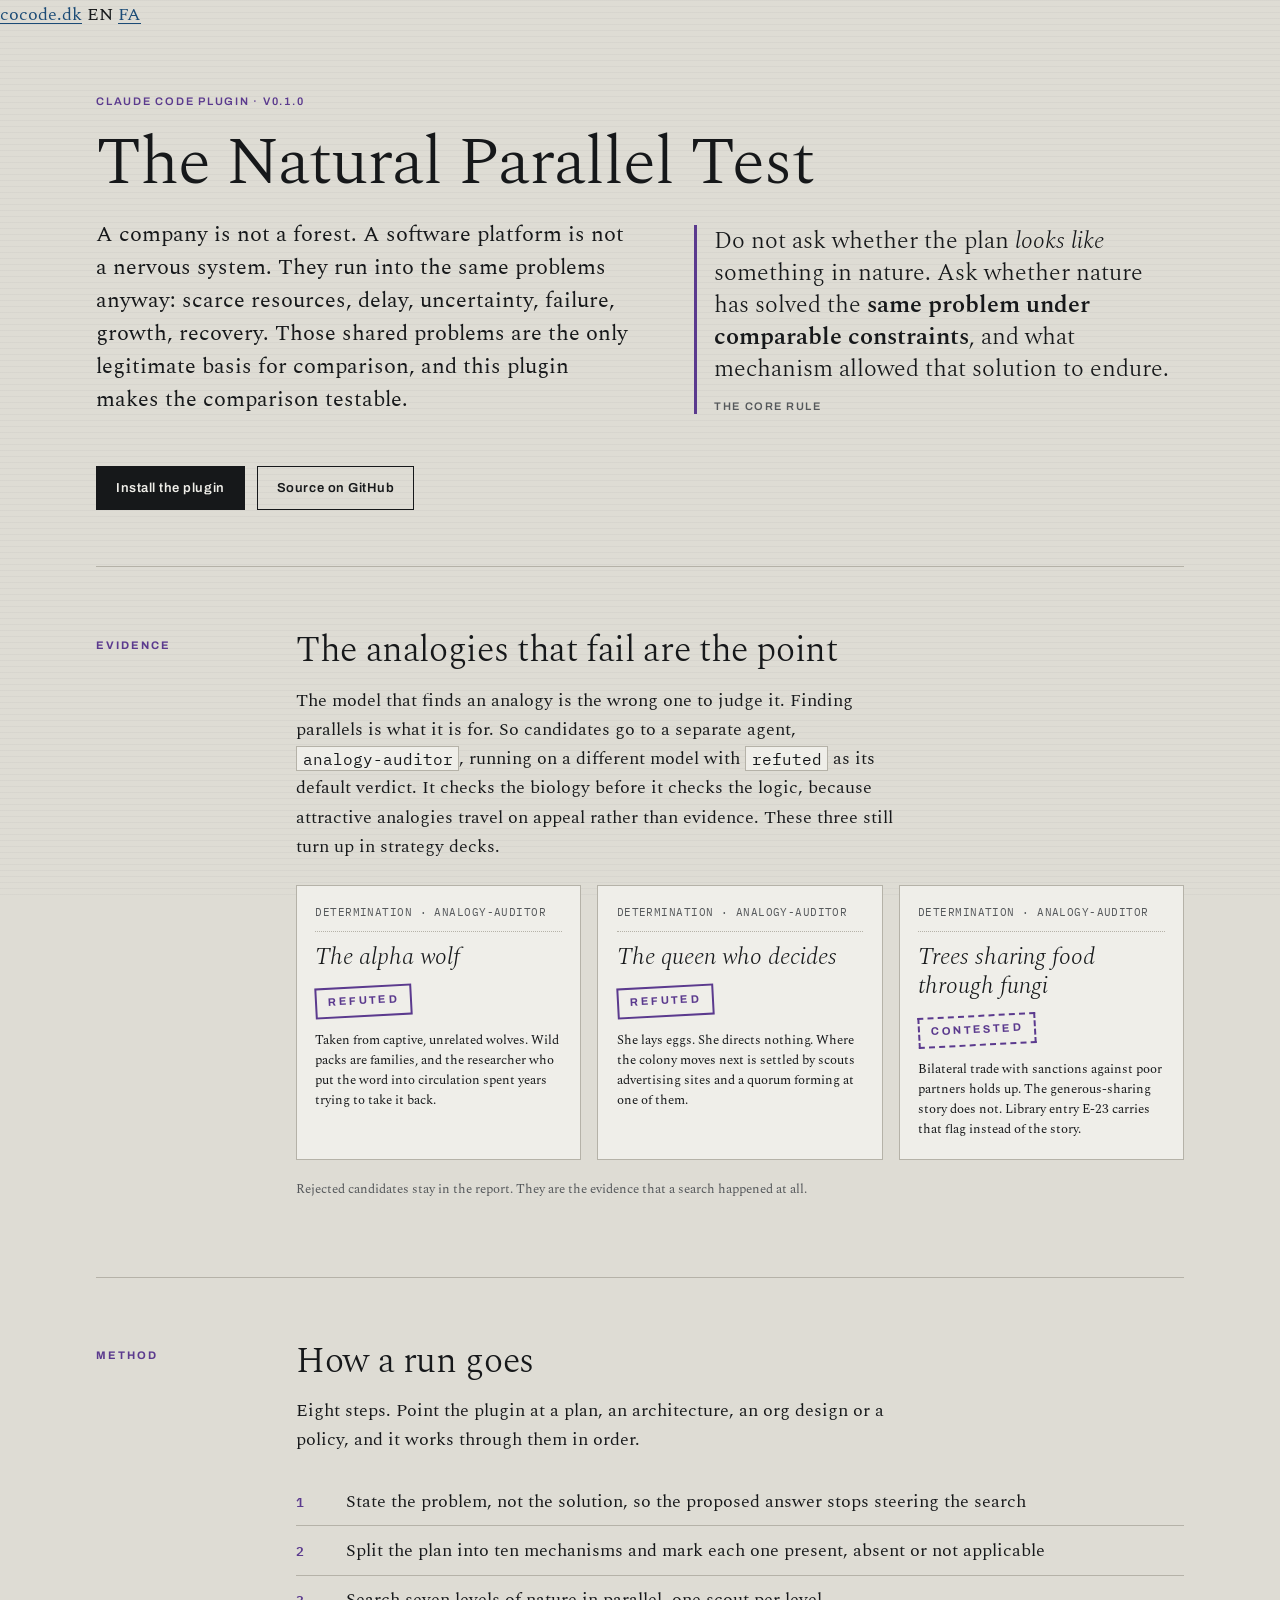
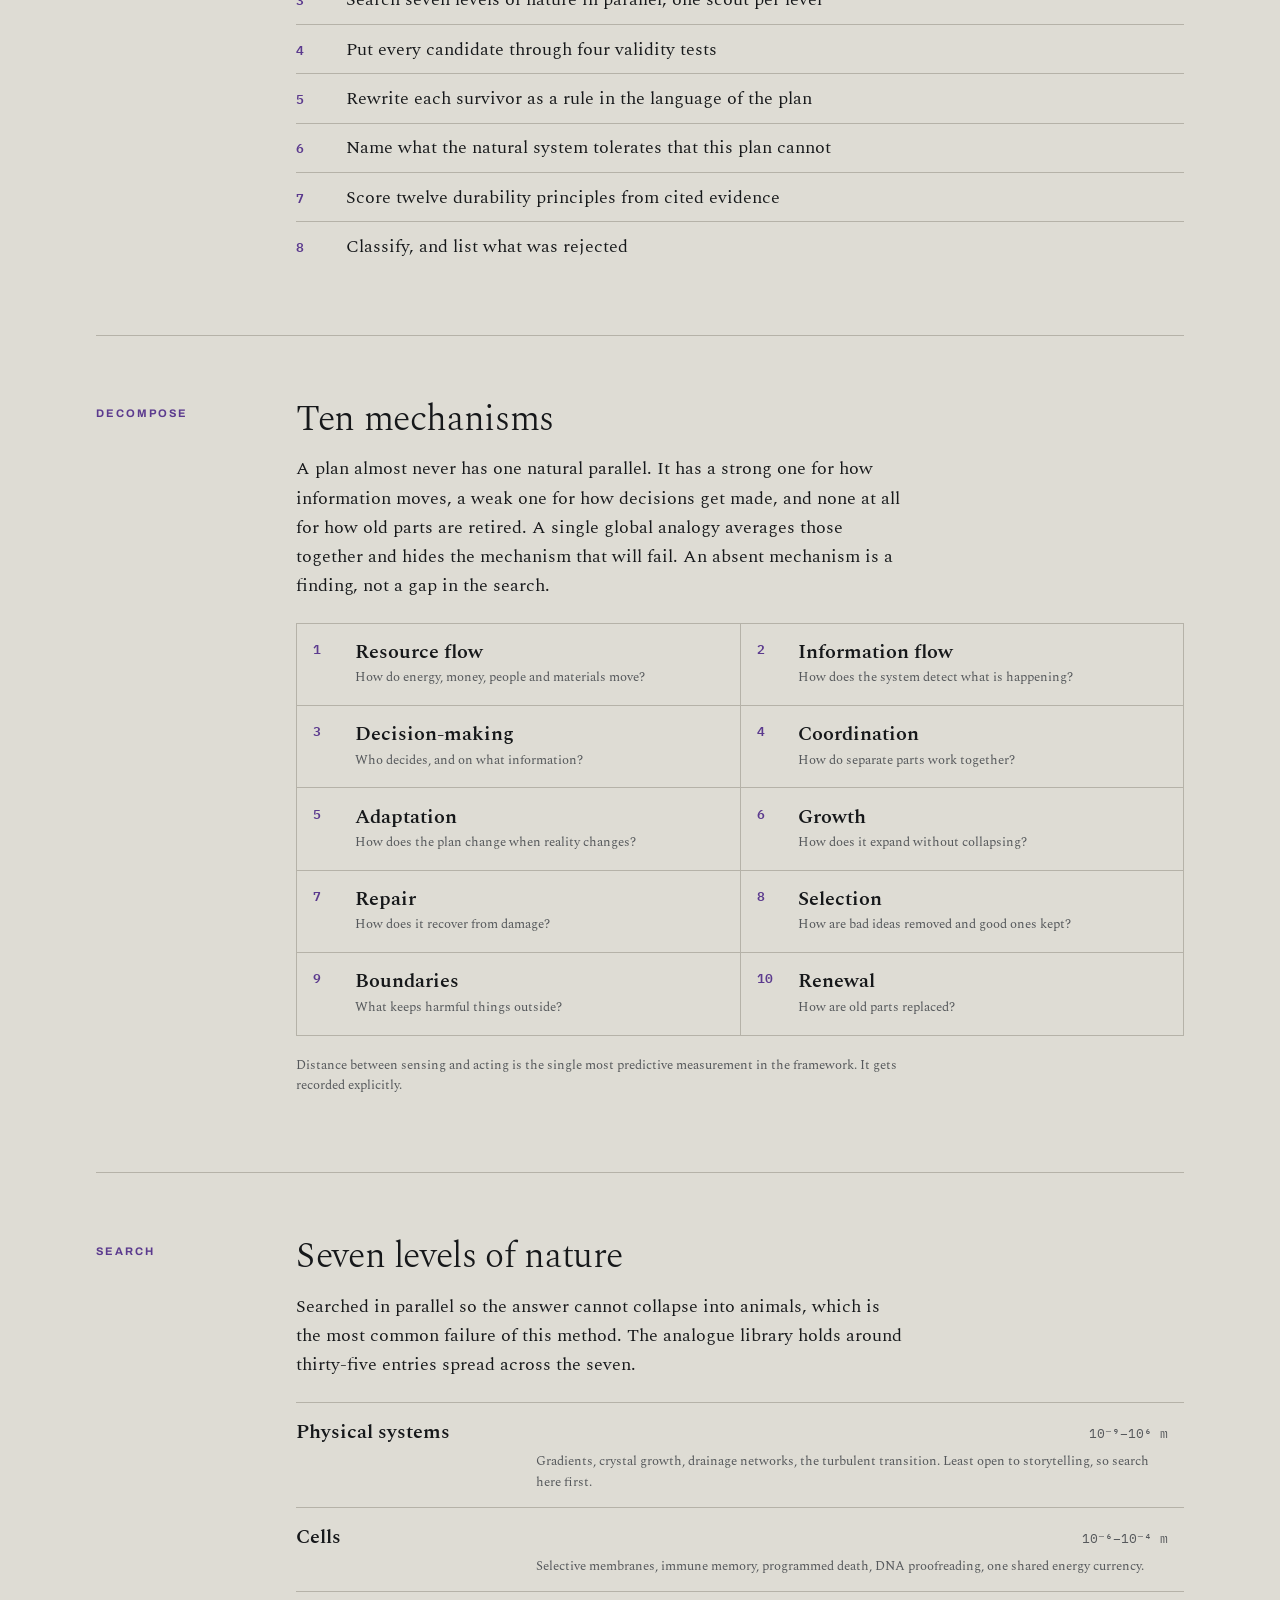
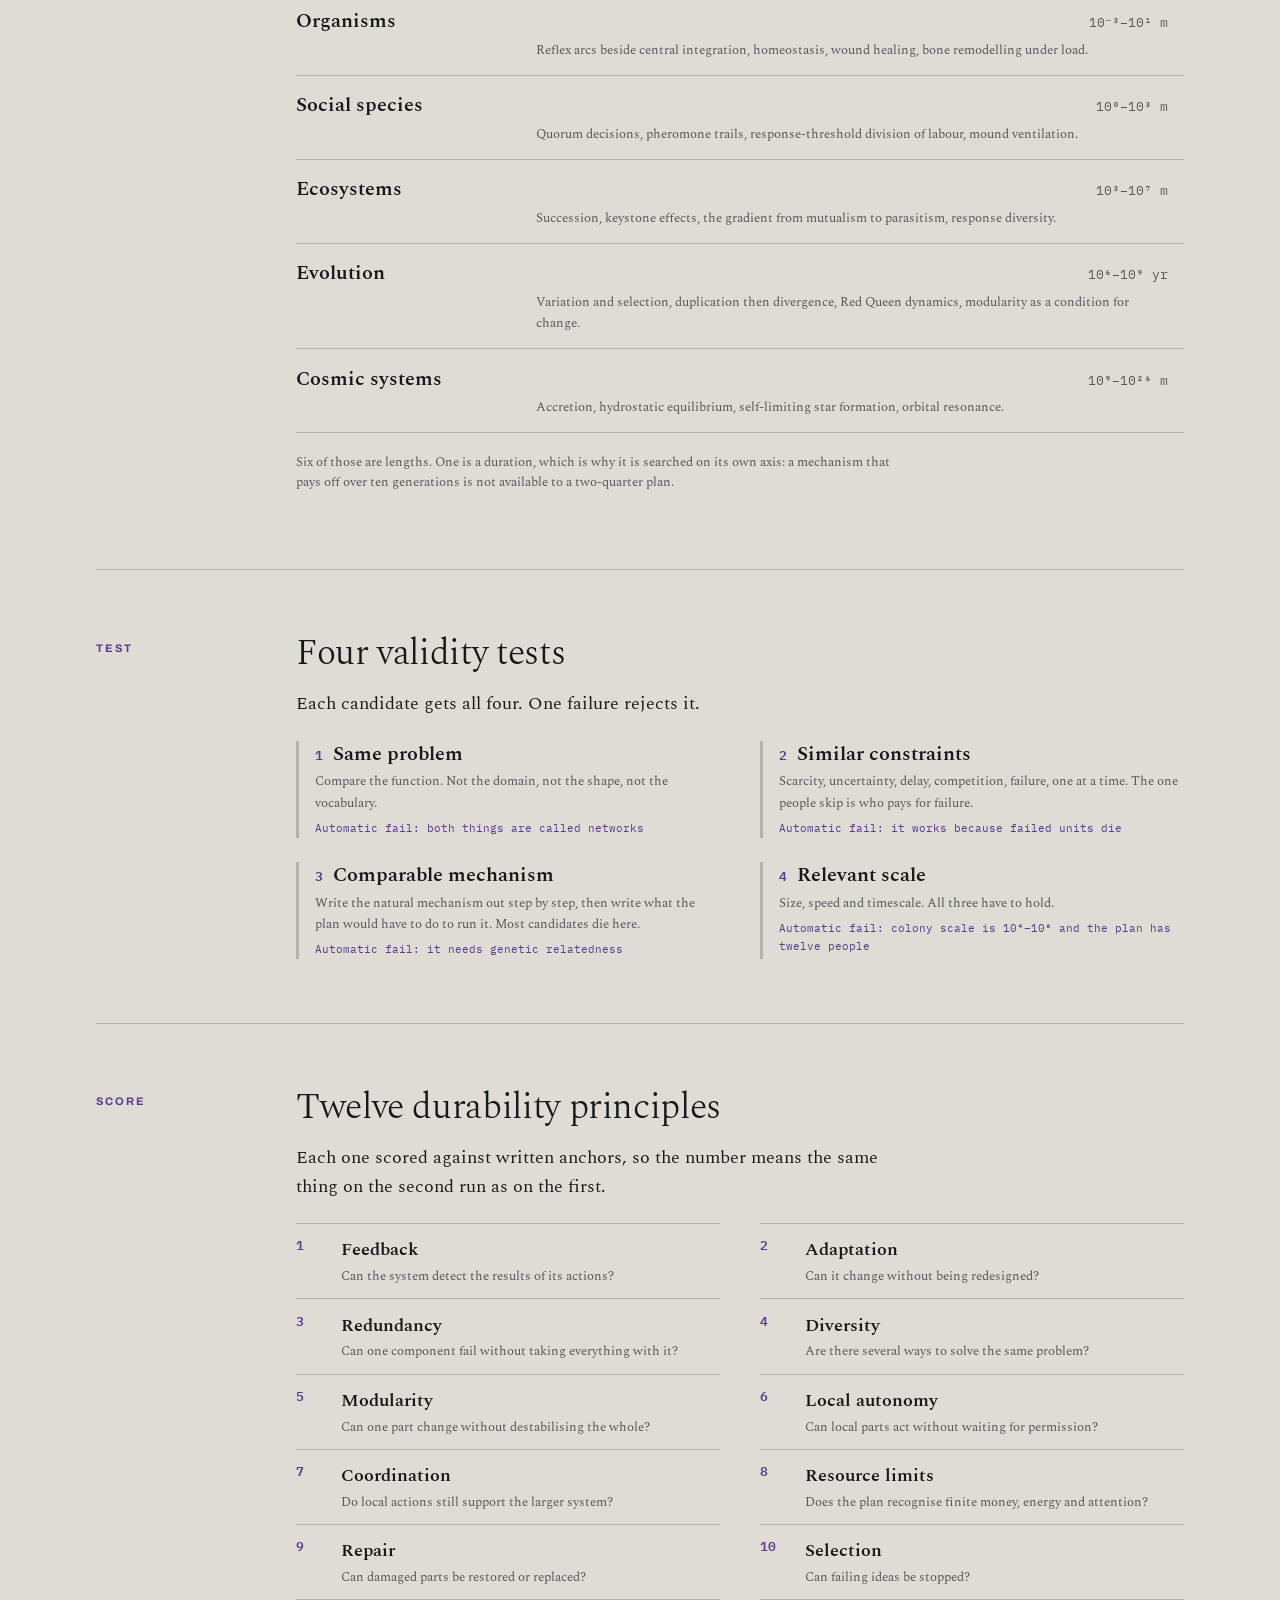
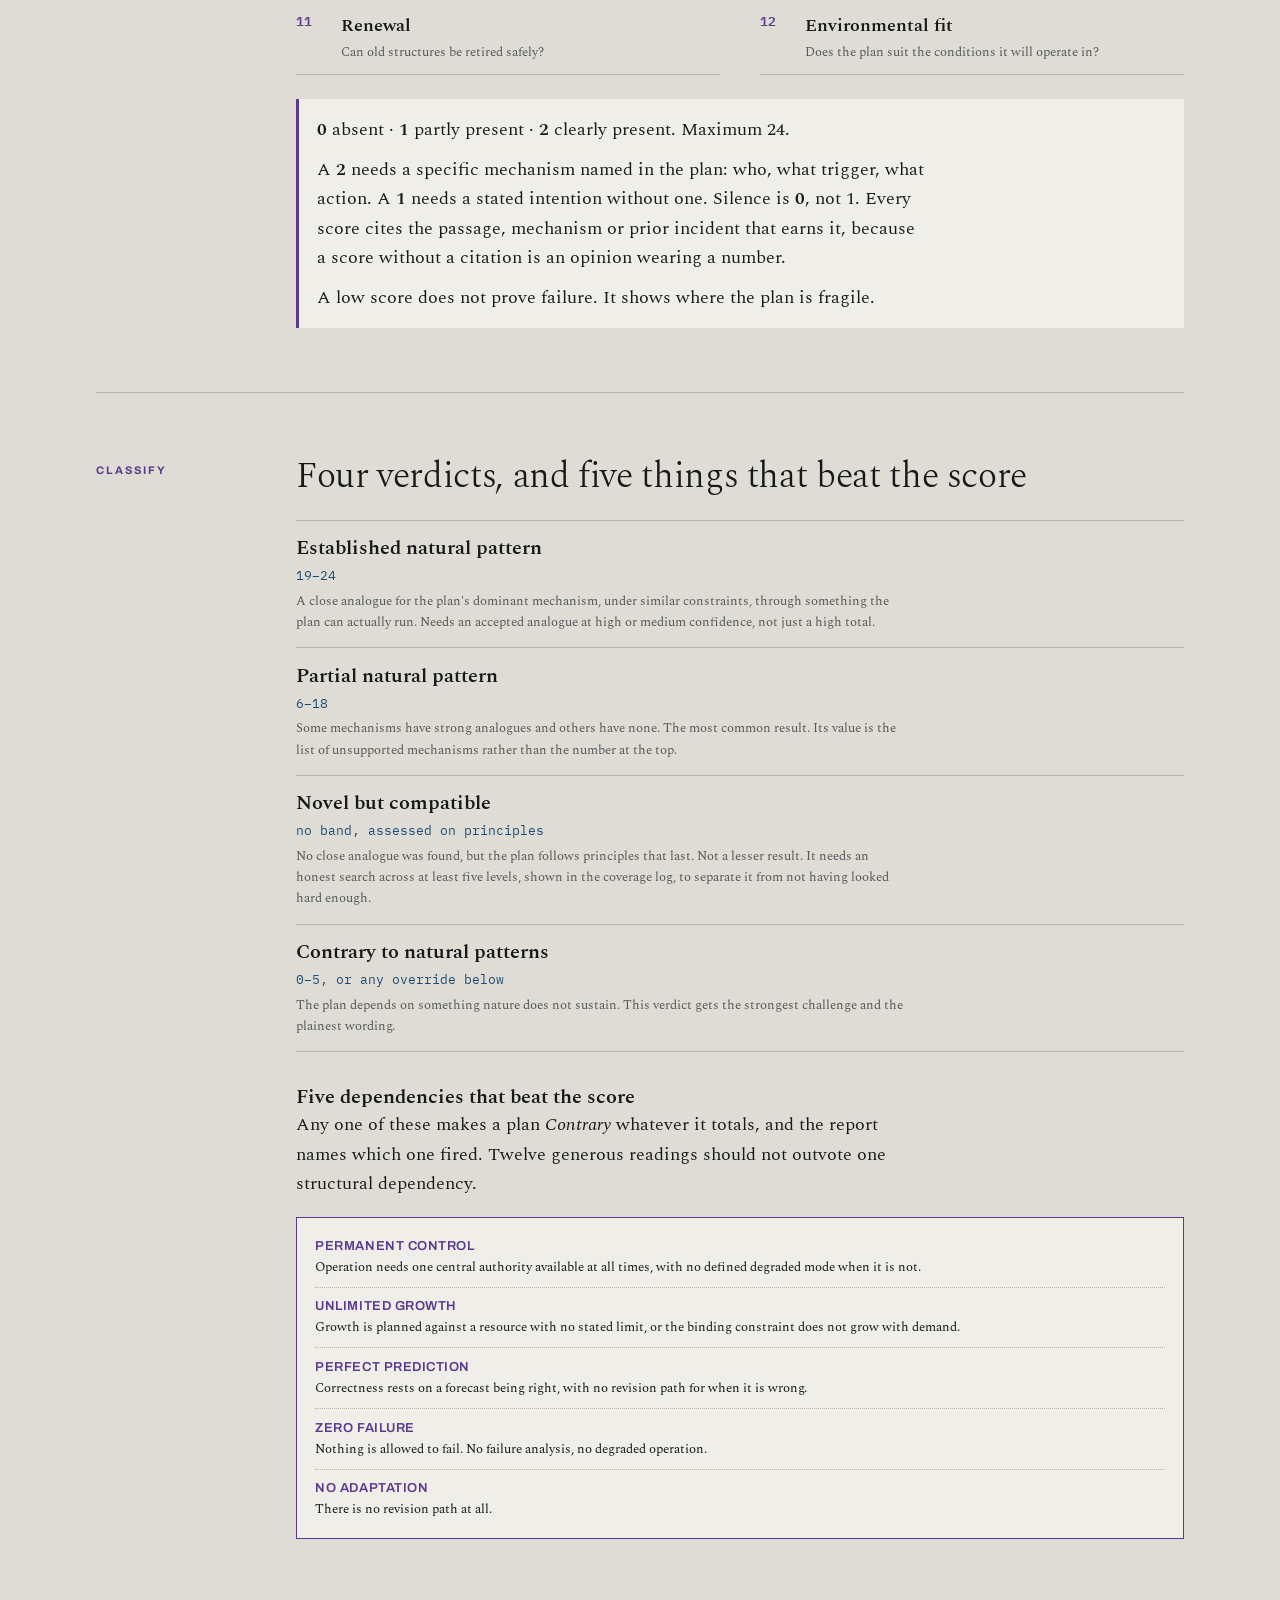
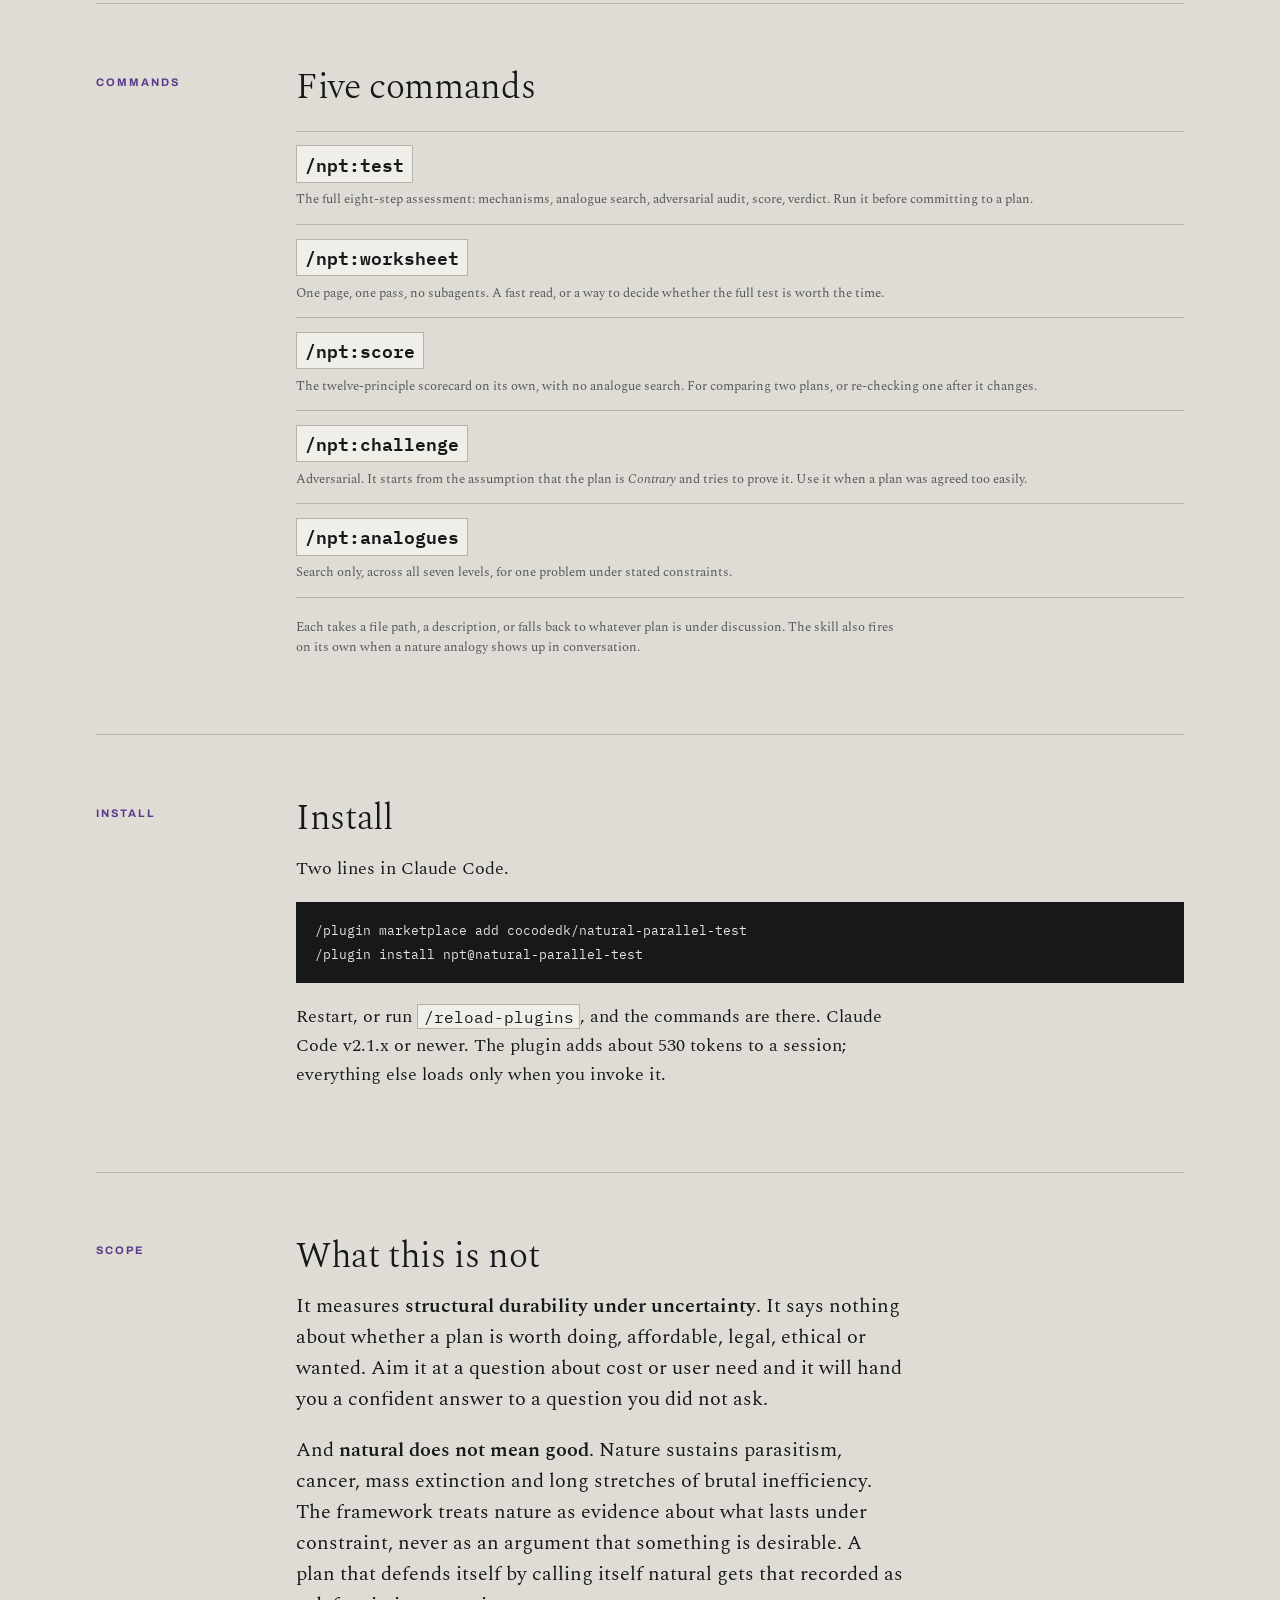
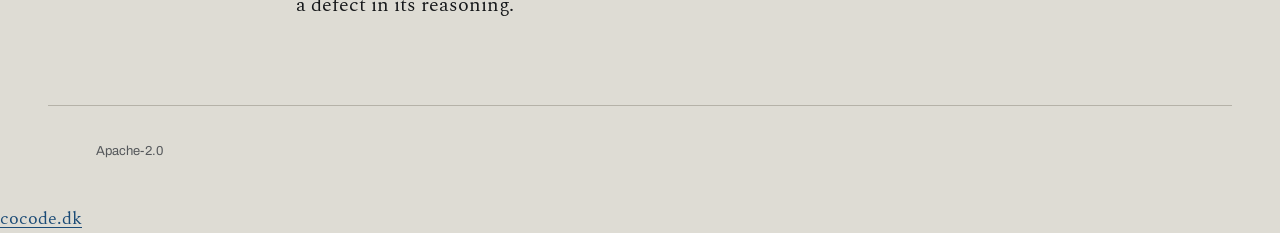
==== commit 5dee9e4c: "feat(site): wear the cocode.dk family frame Both pages (en, fa) gain the shared cocode.dk head and f" ====
--- a/website/index.html
+++ b/website/index.html
@@ -29,18 +29,18 @@
 <meta name="description" content="A Claude Code plugin that tests a plan against nature by shared mechanism, not resemblance: ten mechanisms, seven levels, twelve principles, four verdicts.">
 <meta name="robots" content="index, follow, max-image-preview:large, max-snippet:-1">
 <meta name="author" content="Babak Bandpey">
-<link rel="canonical" href="https://cocodedk.github.io/natural-parallel-test/">
-
-<link rel="alternate" hreflang="en" href="https://cocodedk.github.io/natural-parallel-test/">
-<link rel="alternate" hreflang="fa" href="https://cocodedk.github.io/natural-parallel-test/fa/">
-<link rel="alternate" hreflang="x-default" href="https://cocodedk.github.io/natural-parallel-test/">
+<link rel="canonical" href="https://natural-parallel.cocode.dk/">
+
+<link rel="alternate" hreflang="en" href="https://natural-parallel.cocode.dk/">
+<link rel="alternate" hreflang="fa" href="https://natural-parallel.cocode.dk/fa/">
+<link rel="alternate" hreflang="x-default" href="https://natural-parallel.cocode.dk/">
 
 <meta property="og:type" content="website">
 <meta property="og:site_name" content="Natural Parallel Test">
 <meta property="og:title" content="Natural Parallel Test: stress-test plans against nature">
 <meta property="og:description" content="A Claude Code plugin that tests a plan against nature by shared mechanism, not resemblance: ten mechanisms, seven levels, twelve principles, four verdicts.">
-<meta property="og:url" content="https://cocodedk.github.io/natural-parallel-test/">
-<meta property="og:image" content="https://cocodedk.github.io/natural-parallel-test/og.png">
+<meta property="og:url" content="https://natural-parallel.cocode.dk/">
+<meta property="og:image" content="https://natural-parallel.cocode.dk/og.png">
 <meta property="og:image:width" content="1200">
 <meta property="og:image:height" content="630">
 <meta property="og:image:alt" content="A specimen slip reading 'the alpha wolf', stamped REFUTED in violet, beside the core rule of the Natural Parallel Test.">
@@ -49,7 +49,7 @@
 <meta name="twitter:card" content="summary_large_image">
 <meta name="twitter:title" content="Natural Parallel Test: stress-test plans against nature">
 <meta name="twitter:description" content="A Claude Code plugin that tests a plan against nature by shared mechanism, not resemblance: ten mechanisms, seven levels, twelve principles, four verdicts.">
-<meta name="twitter:image" content="https://cocodedk.github.io/natural-parallel-test/og.png">
+<meta name="twitter:image" content="https://natural-parallel.cocode.dk/og.png">
 <meta name="twitter:image:alt" content="A specimen slip reading 'the alpha wolf', stamped REFUTED in violet, beside the core rule of the Natural Parallel Test.">
 
 <link rel="icon" href="favicon.svg" type="image/svg+xml">
@@ -60,6 +60,8 @@
 <link rel="preconnect" href="https://fonts.gstatic.com" crossorigin>
 <link rel="stylesheet" href="https://fonts.googleapis.com/css2?family=Archivo:wght@500;600;700&amp;family=IBM+Plex+Mono:wght@400;600&amp;family=Spectral:ital,wght@0,300;0,400;0,600;1,300;1,400&amp;display=swap">
 <link rel="stylesheet" href="styles.css">
+<link rel="stylesheet" href="https://brand.cocode.dk/v1.css">
+<script type="module" src="https://brand.cocode.dk/v1.js"></script>
 
 <script type="application/ld+json">
 {
@@ -67,7 +69,7 @@
   "@type": "SoftwareApplication",
   "name": "Natural Parallel Test",
   "description": "A Claude Code plugin that tests a plan against nature by shared mechanism rather than resemblance. It splits a plan into ten mechanisms, searches seven levels of nature for systems solving the same problem under comparable constraints, sends every candidate to an adversarial auditor, scores twelve durability principles out of 24, and returns one of four verdicts.",
-  "url": "https://cocodedk.github.io/natural-parallel-test/",
+  "url": "https://natural-parallel.cocode.dk/",
   "downloadUrl": "https://github.com/cocodedk/natural-parallel-test",
   "codeRepository": "https://github.com/cocodedk/natural-parallel-test",
   "applicationCategory": "DeveloperApplication",
@@ -95,36 +97,13 @@
 
 <a class="skip" href="#main">Skip to content</a>
 
-<header class="site-head">
-  <div class="wrap">
-    <a class="brand" href="#top">
-      <svg width="24" height="24" viewBox="0 0 32 32" aria-hidden="true" focusable="false">
-        <defs><clipPath id="bm"><rect width="32" height="32" rx="4.5"/></clipPath></defs>
-        <g clip-path="url(#bm)">
-          <rect width="32" height="32" fill="#16181a"/>
-          <rect x="6" y="3" width="20" height="26" fill="#e3e1d9"/>
-          <rect x="9" y="7" width="14" height="2.4" fill="#16181a"/>
-          <rect x="9" y="12" width="9" height="2.4" fill="#16181a" opacity=".45"/>
-          <rect x="9" y="17" width="12" height="2.4" fill="#16181a" opacity=".45"/>
-          <rect x="-4" y="18.5" width="40" height="5.6" fill="#5b3a8e" transform="rotate(-22 16 16)"/>
-        </g>
-      </svg>
-      Natural Parallel Test
-    </a>
-
-    <a href="fa/" class="lang-switch" lang="fa" dir="rtl" hreflang="fa">فارسی</a>
-
-    <nav class="nav" aria-label="Sections of this page">
-      <ul>
-        <li><a href="#method">Method</a></li>
-        <li><a href="#levels">Search</a></li>
-        <li><a href="#score">Score</a></li>
-        <li><a href="#commands">Commands</a></li>
-        <li><a href="#install">Install</a></li>
-      </ul>
-    </nav>
-  </div>
-</header>
+<!-- The cocode.dk family frame. Without JavaScript its children show instead: a way home
+     and the language link. -->
+<cocode-head project="Natural Parallel Test" accent="#5b3a8e" on-accent="#efeee9">
+  <a href="https://cocode.dk">cocode.dk</a>
+  <span class="on">EN</span>
+  <a href="fa/" hreflang="fa">FA</a>
+</cocode-head>
 
 <main id="main">
   <div class="wrap">
@@ -478,7 +457,11 @@
   </div>
 </main>
 
-<footer><p>Apache-2.0 &nbsp;|&nbsp; © 2026 <a href="https://cocode.dk" target="_blank" rel="noreferrer">Cocode</a> &nbsp;|&nbsp; Created by <a href="https://linkedin.com/in/babakbandpey" target="_blank" rel="noreferrer">Babak Bandpey</a></p></footer>
+<footer><p>Apache-2.0</p></footer>
+
+<cocode-foot repo="cocodedk/natural-parallel-test">
+  <a href="https://cocode.dk">cocode.dk</a>
+</cocode-foot>
 
 </body>
 </html>
--- a/website/styles.css
+++ b/website/styles.css
@@ -87,6 +87,9 @@
   padding-inline: 1.25rem;
 }
 
+/* The cocode.dk frame lines up with this column; keep the gutters in step. */
+cocode-head, cocode-foot { --cocode-max: 74rem; --cocode-gutter: 1.25rem; }
+
 .skip {
   position: absolute;
   inset-inline-start: -9999px;
@@ -122,81 +125,6 @@
   font-size: 0.9em;
   font-variant-numeric: tabular-nums;
 }
-
-/* --- header ------------------------------------------------------------- */
-
-.site-head {
-  border-block-end: 1px solid var(--rule);
-  background: var(--sheet);
-}
-
-.site-head .wrap {
-  display: flex;
-  flex-wrap: wrap;
-  align-items: center;
-  gap: 0.5rem 1rem;
-  padding-block: 0.75rem;
-}
-
-.brand {
-  display: inline-flex;
-  align-items: center;
-  gap: 0.6rem;
-  min-block-size: 44px;
-  color: var(--ink);
-  text-decoration: none;
-  font-family: var(--font-ui);
-  font-weight: 700;
-  font-size: var(--step--1);
-  letter-spacing: 0.06em;
-  text-transform: uppercase;
-  margin-inline-end: auto;
-}
-.brand svg { flex: none; }
-.brand:hover { color: var(--stamp); }
-
-.lang-switch {
-  display: inline-flex;
-  align-items: center;
-  justify-content: center;
-  min-block-size: 44px;
-  min-inline-size: 44px;
-  padding-inline: 0.9rem;
-  border: 1px solid var(--rule);
-  color: var(--ink);
-  text-decoration: none;
-  font-family: var(--font-ui);
-  font-size: var(--step--1);
-  font-weight: 600;
-  background: var(--slip);
-}
-.lang-switch:hover { border-color: var(--stamp); color: var(--stamp); }
-
-.nav {
-  inline-size: 100%;
-  order: 3;
-  border-block-start: 1px solid var(--rule);
-  padding-block-start: 0.35rem;
-}
-.nav ul {
-  display: flex;
-  flex-wrap: wrap;
-  gap: 0 1.15rem;
-  list-style: none;
-  margin: 0;
-  padding: 0;
-}
-.nav a {
-  display: inline-flex;
-  align-items: center;
-  min-block-size: 44px;
-  font-family: var(--font-ui);
-  font-size: var(--step--1);
-  font-weight: 500;
-  color: var(--graphite);
-  text-decoration: none;
-}
-.nav a:hover { color: var(--stamp); }
 
 /* --- hero --------------------------------------------------------------- */
 
@@ -588,6 +516,7 @@
     --band-pad: 3.25rem;
   }
   .wrap { padding-inline: 2rem; }
+  cocode-head, cocode-foot { --cocode-gutter: 2rem; }
   footer { padding-inline: 2rem; }
   .slips { grid-template-columns: repeat(2, minmax(0, 1fr)); }
   .slips li:first-child { grid-column: 1 / -1; }
@@ -602,9 +531,6 @@
     --step-4: 3.5rem;
     --band-pad: 4rem;
   }
-  .site-head .wrap { padding-block: 0.5rem; }
-  .nav { inline-size: auto; order: 0; border-block-start: 0; padding-block-start: 0; }
-  .nav ul { gap: 0 1.4rem; }
   .band {
     display: grid;
     grid-template-columns: 7rem minmax(0, 1fr);
@@ -636,6 +562,7 @@
     --step-1: 1.25rem;
   }
   .wrap { padding-inline: 3rem; }
+  cocode-head, cocode-foot { --cocode-gutter: 3rem; }
   footer { padding-inline: 3rem; }
   .band { grid-template-columns: 9rem minmax(0, 1fr); column-gap: 3.5rem; }
   .hero .lede { font-size: 1.375rem; }
@@ -663,8 +590,7 @@
 [dir="rtl"] .slip__det,
 [dir="rtl"] .slip__mark,
 [dir="rtl"] .overrides dfn,
-[dir="rtl"] .btn,
-[dir="rtl"] .brand {
+[dir="rtl"] .btn {
   letter-spacing: 0;
   text-transform: none;
 }
@@ -677,7 +603,6 @@
 [dir="rtl"] .classes .band-score { font-family: var(--font-body); }
 [dir="rtl"] .slip__det { font-family: var(--font-body); }
 [dir="rtl"] .tests .fails { font-family: var(--font-body); }
-[dir="rtl"] .brand { font-size: var(--step-0); }
 
 @media (min-width: 640px) {
   [dir="rtl"] { --step-3: 1.75rem; --step-4: 2.4rem; }
